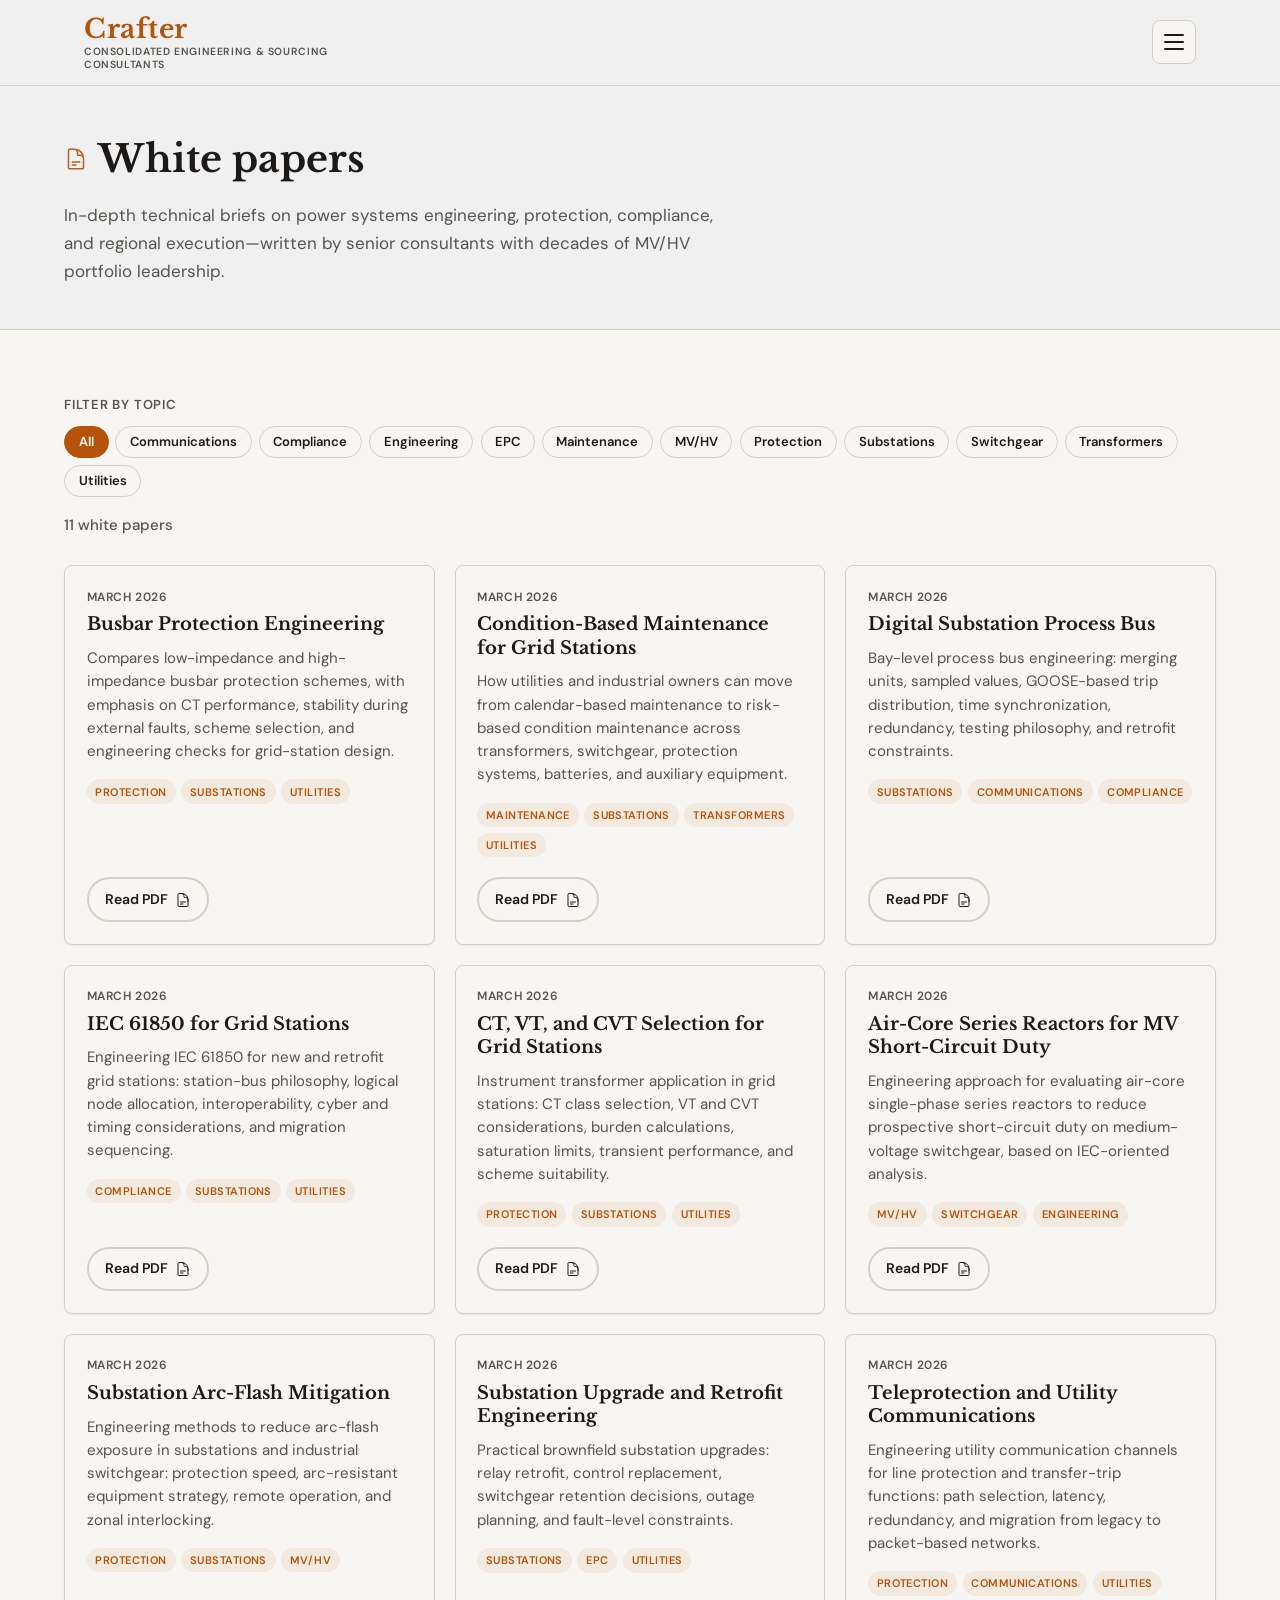
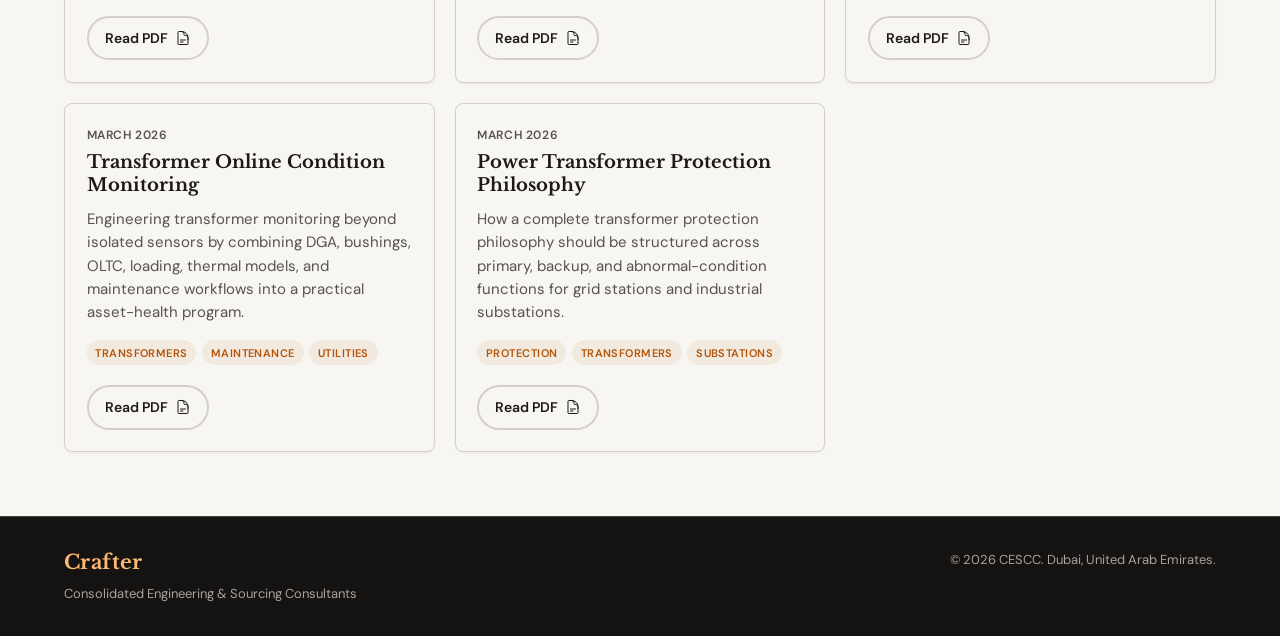
==== whitepapers.html @ eaccf74b "Convert white papers to PDF and use hamburger nav on all screen sizes. Co-authored-by: Cursor <curso" ====
<!DOCTYPE html>
<html lang="en">
<head>
  <meta charset="utf-8">
  <meta name="viewport" content="width=device-width, initial-scale=1">
  <title>White Papers | Consolidated Engineering &amp; Sourcing Consultants</title>
  <meta name="description" content="Technical white papers on MV/HV substations, switchgear, protection, compliance, and EPC strategy from CESCC senior consultants in Dubai.">
  <link rel="preconnect" href="https://fonts.googleapis.com">
  <link rel="preconnect" href="https://fonts.gstatic.com" crossorigin>
  <link href="https://fonts.googleapis.com/css2?family=DM+Sans:ital,opsz,wght@0,9..40,400;0,9..40,500;0,9..40,600;0,9..40,700;1,9..40,400&family=Libre+Baskerville:ital,wght@0,400;0,700;1,400&display=swap" rel="stylesheet">
  <link rel="stylesheet" href="styles.css">
</head>
<body>
  <a class="skip-link" href="#main">Skip to content</a>

  <div class="site-top" id="top">
    <div class="site-top-inner">
      <header class="site-header">
        <div class="header-inner">
          <a class="brand" href="index.html" aria-label="Home">
            <span class="brand-mark">Crafter</span>
            <span class="brand-sub">Consolidated Engineering &amp; Sourcing Consultants</span>
          </a>
          <button type="button" class="nav-toggle" aria-expanded="false" aria-controls="site-nav" aria-label="Open menu">
            <span class="nav-toggle-bar" aria-hidden="true"></span>
            <span class="nav-toggle-bar" aria-hidden="true"></span>
            <span class="nav-toggle-bar" aria-hidden="true"></span>
          </button>
        </div>
      </header>
      <nav class="site-nav" id="site-nav" aria-label="Primary">
        <div class="site-nav__backdrop" aria-hidden="true"></div>
        <div class="site-nav__panel">
          <ul>
            <li><a href="index.html#about">About</a></li>
            <li><a href="index.html#services">Services</a></li>
            <li><a href="index.html#expertise">Expertise</a></li>
            <li><a href="index.html#experience">Experience</a></li>
            <li><a href="index.html#highlights">Highlights</a></li>
            <li><a href="index.html#industries">Industries</a></li>
            <li><a href="whitepapers.html" class="is-current" aria-current="page">White papers</a></li>
            <li><a href="index.html#contact" class="nav-cta">Contact</a></li>
          </ul>
        </div>
      </nav>
    </div>
  </div>

  <main id="main">
    <section class="page-hero page-hero--whitepapers" aria-labelledby="whitepapers-page-heading">
      <div class="container page-hero__inner reveal">
        <div class="section-heading">
          <span class="section-icon" aria-hidden="true">
            <svg class="section-icon__svg" focusable="false"><use href="#i-document"/></svg>
          </span>
          <h1 id="whitepapers-page-heading">White papers</h1>
        </div>
        <p class="page-hero__lead">In-depth technical briefs on power systems engineering, protection, compliance, and regional execution&mdash;written by senior consultants with decades of MV/HV portfolio leadership.</p>
      </div>
    </section>

    <section class="section section--light section-whitepapers-list" aria-labelledby="whitepapers-list-heading">
      <div class="container">
        <div class="whitepapers-toolbar reveal">
          <div class="whitepapers-toolbar__filters">
            <h2 id="whitepapers-list-heading" class="visually-hidden">Filter white papers by topic</h2>
            <p class="whitepapers-toolbar__label" id="whitepapers-filter-label">Filter by topic</p>
            <div class="tag-filters" id="whitepapers-filters" role="group" aria-labelledby="whitepapers-filter-label"></div>
          </div>
          <p class="whitepapers-toolbar__count" id="whitepapers-count" aria-live="polite"></p>
        </div>

        <div class="whitepapers-grid reveal-stagger" id="whitepapers-grid" aria-labelledby="whitepapers-list-heading"></div>

        <p class="whitepapers-empty" id="whitepapers-empty" hidden>No white papers match this topic. Try another filter or view all.</p>
      </div>
    </section>
  </main>

  <footer class="site-footer">
    <div class="container footer-inner">
      <div class="footer-brand">
        <span class="brand-mark brand-mark--sm">Crafter</span>
        <p>Consolidated Engineering &amp; Sourcing Consultants</p>
      </div>
      <p class="footer-meta">&copy; <span id="year"></span> CESCC. Dubai, United Arab Emirates.</p>
    </div>
  </footer>

  <svg class="svg-sprite" xmlns="http://www.w3.org/2000/svg" aria-hidden="true">
    <defs>
      <symbol id="i-document" viewBox="0 0 24 24" fill="none" stroke="currentColor" stroke-width="1.5" stroke-linecap="round" stroke-linejoin="round">
        <path d="M19.5 14.25v-2.625a3.375 3.375 0 0 0-3.375-3.375h-1.5A1.125 1.125 0 0 1 13.5 7.125v-1.5a3.375 3.375 0 0 0-3.375-3.375H8.25m0 12.75h7.5m-7.5 3H12M10.5 2.25H5.625c-.621 0-1.125.504-1.125 1.125v17.25c0 .621.504 1.125 1.125 1.125h12.75c.621 0 1.125-.504 1.125-1.125V11.25a9 9 0 0 0-9-9Z"/>
      </symbol>
      <symbol id="i-bolt" viewBox="0 0 24 24" fill="none" stroke="currentColor" stroke-width="1.5" stroke-linecap="round" stroke-linejoin="round">
        <path d="M3.75 13.5 10.5 6.75 9.75 10.5h8.25L9.75 21.75 12 13.5H3.75z"/>
      </symbol>
    </defs>
  </svg>
  <script src="main.js"></script>
  <script src="whitepapers.js"></script>
</body>
</html>
---- styles.css ----
/* CESCC / Crafter - one-page layout */
:root {
  --color-bg: #ebe8e1;
  /* Pulled from hero artwork (PHOTO-2026-02-22-21-52-08) so the image sits on the same field */
  --color-hero-bg: #f0f0f0;
  --color-surface: #f7f6f2;
  --color-text: #1c1917;
  --color-text-muted: #57534e;
  --color-accent: #b45309;
  --color-accent-hover: #92400e;
  --color-link: #1d4ed8;
  --color-link-hover: #1e3a8a;
  --color-border: #d4d0c8;
  --color-dark-bg: #1c1b19;
  --color-dark-elevated: #252420;
  --color-dark-text: #f5f4f1;
  --color-dark-muted: #c4c0b8;
  --color-dark-link: #93c5fd;
  --color-dark-link-hover: #bfdbfe;
  --font-sans: "DM Sans", system-ui, -apple-system, sans-serif;
  --font-serif: "Libre Baskerville", Georgia, "Times New Roman", serif;
  --radius: 8px;
  --shadow: 0 1px 2px rgba(28, 25, 23, 0.06);
  --shadow-sm: 0 1px 2px rgba(28, 25, 23, 0.06);
  --shadow-md: 0 4px 14px rgba(28, 25, 23, 0.08);
  --shadow-lg: 0 10px 28px rgba(28, 25, 23, 0.1);
  --ease-out-soft: cubic-bezier(0.22, 1, 0.36, 1);
  --ease-standard: cubic-bezier(0.4, 0, 0.2, 1);
  --transition-fast: 0.2s var(--ease-standard);
  --transition-medium: 0.28s var(--ease-out-soft);
  --header-h: 4.25rem;
  --max: 72rem;
  /* Tighter on very narrow viewports so grids are not wider than 100% */
  --page-pad: clamp(0.65rem, 4.2vw, 1.25rem);
}

*,
*::before,
*::after {
  box-sizing: border-box;
}

html {
  scroll-behavior: smooth;
  scroll-padding-top: calc(var(--header-h) + 0.75rem);
  overflow-x: clip;
}

@media (prefers-reduced-motion: reduce) {
  html {
    scroll-behavior: auto;
  }
}

/* Scroll-triggered reveal (toggled by main.js; disabled when reduced motion) */
.reveal {
  opacity: 0;
  transform: translate3d(0, 0.5rem, 0);
}

.reveal.is-visible {
  opacity: 1;
  transform: translate3d(0, 0, 0);
  transition: opacity 0.55s var(--ease-out-soft), transform 0.5s var(--ease-out-soft);
}

.reveal-stagger > li {
  opacity: 0;
  transform: translate3d(0, 0.35rem, 0);
}

.reveal-stagger.is-visible > li {
  opacity: 1;
  transform: translate3d(0, 0, 0);
  transition: opacity 0.42s var(--ease-out-soft), transform 0.4s var(--ease-out-soft);
}

.reveal-stagger.is-visible > li:nth-child(1) {
  transition-delay: 0.03s;
}

.reveal-stagger.is-visible > li:nth-child(2) {
  transition-delay: 0.07s;
}

.reveal-stagger.is-visible > li:nth-child(3) {
  transition-delay: 0.11s;
}

.reveal-stagger.is-visible > li:nth-child(4) {
  transition-delay: 0.15s;
}

.reveal-stagger.is-visible > li:nth-child(5) {
  transition-delay: 0.19s;
}

.reveal-stagger.is-visible > li:nth-child(6) {
  transition-delay: 0.23s;
}

.reveal-stagger.is-visible > li:nth-child(7) {
  transition-delay: 0.27s;
}

.reveal-stagger.is-visible > li:nth-child(8) {
  transition-delay: 0.31s;
}

@media (prefers-reduced-motion: reduce) {
  .reveal,
  .reveal.is-visible,
  .reveal-stagger > li,
  .reveal-stagger.is-visible > li {
    opacity: 1;
    transform: none;
    transition: none;
  }

  .btn:hover,
  .service-card:hover,
  .experience-panel:hover,
  .experience-org-card:hover,
  .contact-form-wrap:hover,
  .principal-card:hover,
  .industry-tags li:hover,
  .section-highlights .highlight-chips li:hover {
    transform: none;
  }
}

body {
  margin: 0;
  font-family: var(--font-sans);
  font-size: 1.0625rem;
  line-height: 1.65;
  color: var(--color-text);
  background: var(--color-bg);
  overflow-x: clip;
}

.svg-sprite {
  position: absolute;
  width: 0;
  height: 0;
  overflow: hidden;
}

main {
  min-width: 0;
}

@supports not (overflow: clip) {
  html,
  body {
    overflow-x: hidden;
  }
}

img {
  max-width: 100%;
  height: auto;
  vertical-align: middle;
}

a {
  color: var(--color-link);
  text-decoration-thickness: 1px;
  text-underline-offset: 0.15em;
}

a:hover {
  color: var(--color-link-hover);
}

.skip-link {
  position: absolute;
  top: -100%;
  left: 1rem;
  z-index: 200;
  padding: 0.75rem 1rem;
  background: var(--color-text);
  color: var(--color-surface);
  border-radius: var(--radius);
  font-weight: 600;
}

.skip-link:focus {
  top: 1rem;
}

/* Header: nav is a sibling of .site-header inside .site-top-inner so mobile position:fixed
   is viewport-based (fixed inside sticky breaks on WebKit when scrolled). */
.site-top {
  position: relative;
}

.site-top-inner {
  display: contents;
  width: 100%;
}

.site-header {
  position: sticky;
  top: 0;
  z-index: 100;
  background: rgba(240, 240, 240, 0.98);
  border-bottom: 1px solid var(--color-border);
}

.header-inner {
  max-width: var(--max);
  width: 100%;
  margin: 0 auto;
  padding: 0.85rem var(--page-pad);
  display: flex;
  align-items: center;
  justify-content: space-between;
  gap: 1rem;
  min-height: var(--header-h);
  min-width: 0;
}

.brand {
  display: flex;
  flex-direction: column;
  gap: 0.15rem;
  text-decoration: none;
  color: inherit;
  min-width: 0;
}

.brand:hover {
  color: inherit;
}

.brand-mark {
  font-family: var(--font-serif);
  font-size: clamp(1.35rem, 3vw, 1.65rem);
  font-weight: 700;
  color: var(--color-accent);
  letter-spacing: 0.02em;
  line-height: 1.1;
}

.brand-mark--sm {
  font-size: 1.25rem;
}

.brand-sub {
  font-size: 0.65rem;
  font-weight: 600;
  text-transform: uppercase;
  letter-spacing: 0.06em;
  color: var(--color-text-muted);
  line-height: 1.25;
  max-width: min(16rem, 100%);
}

.nav-toggle {
  display: flex;
  flex-direction: column;
  justify-content: center;
  gap: 5px;
  width: 2.75rem;
  height: 2.75rem;
  padding: 0;
  border: 1px solid var(--color-border);
  border-radius: var(--radius);
  background: var(--color-surface);
  cursor: pointer;
}

.nav-toggle-bar {
  display: block;
  width: 1.25rem;
  height: 2px;
  margin: 0 auto;
  background: var(--color-text);
  border-radius: 1px;
}

.site-nav ul {
  list-style: none;
  margin: 0;
  padding: 0;
  display: flex;
}

.site-nav a {
  color: var(--color-text);
  text-decoration: none;
  font-weight: 500;
  font-size: 0.9375rem;
}

.site-nav a:hover {
  color: var(--color-accent);
}

.site-nav a.is-current {
  color: var(--color-accent);
  font-weight: 600;
}

.site-nav .nav-cta {
  padding: 0.45rem 0.9rem;
  background: var(--color-accent);
  color: #fff !important;
  border-radius: 999px;
  text-decoration: none;
}

.site-nav .nav-cta:hover {
  background: var(--color-accent-hover);
  color: #fff !important;
}

/* Overlay nav (all breakpoints) */
.site-nav {
  position: fixed;
  inset: 0;
  z-index: 90;
  pointer-events: none;
  visibility: hidden;
  transition: visibility 0.2s ease;
}

.site-nav.is-open {
  pointer-events: auto;
  visibility: visible;
}

.site-nav__backdrop {
  position: absolute;
  inset: 0;
  background: rgba(12, 12, 16, 0.48);
  opacity: 0;
  transition: opacity 0.22s ease;
}

.site-nav.is-open .site-nav__backdrop {
  opacity: 1;
}

.site-nav__panel {
  position: absolute;
  left: 0;
  right: 0;
  top: calc(var(--header-h) + env(safe-area-inset-top, 0px));
  max-height: min(85vh, calc(100dvh - var(--header-h) - env(safe-area-inset-top, 0px)));
  overflow-y: auto;
  -webkit-overflow-scrolling: touch;
  padding: 1rem var(--page-pad) 1.25rem;
  background: rgba(252, 250, 246, 0.94);
  -webkit-backdrop-filter: blur(14px);
  backdrop-filter: blur(14px);
  border-bottom: 1px solid var(--color-border);
  box-shadow: 0 16px 48px rgba(0, 0, 0, 0.14);
  transform: translateY(-120%);
  opacity: 0;
  transition: transform 0.22s ease, opacity 0.22s ease;
}

.site-nav.is-open .site-nav__panel {
  transform: translateY(0);
  opacity: 1;
}

.site-nav ul {
  flex-direction: column;
  align-items: stretch;
  gap: 0;
}

.site-nav li {
  border-bottom: 1px solid var(--color-border);
}

.site-nav li:last-child {
  border-bottom: 0;
  margin-top: 0.5rem;
}

.site-nav a {
  display: block;
  padding: 0.75rem 0;
}

.site-nav .nav-cta {
  padding: 0.75rem 0.9rem;
  text-align: center;
}

.site-nav a.is-current:not(.nav-cta) {
  color: var(--color-accent);
}

@media (min-width: 769px) {
  .site-nav__panel {
    left: 50%;
    right: auto;
    width: min(24rem, calc(100% - 2 * var(--page-pad)));
    transform: translate(-50%, -120%);
    border-radius: 0 0 var(--radius) var(--radius);
  }

  .site-nav.is-open .site-nav__panel {
    transform: translate(-50%, 0);
  }
}

/* Hero: two columns, thin rule between copy and image (no card wrapper) */
.hero {
  padding: calc(clamp(2.25rem, 5vw, 3.75rem) + env(safe-area-inset-top, 0px)) var(--page-pad) clamp(2.75rem, 4vw, 3.75rem);
  background: var(--color-hero-bg);
  border-bottom: 1px solid var(--color-border);
}

.hero-split {
  max-width: var(--max);
  width: 100%;
  margin: 0 auto;
  display: grid;
  grid-template-columns: minmax(0, 1.25fr) minmax(0, 0.75fr);
  column-gap: 0;
  align-items: start;
  min-width: 0;
}

.hero-content {
  min-width: 0;
  padding-top: 0.25rem;
  padding-right: clamp(1.25rem, 3vw, 2.25rem);
  background: var(--color-hero-bg);
}

/*
 * Hero art: frame uses same --color-hero-bg as the JPEG margins, then cover + light zoom
 * so inner poster ?card? edges fall outside the clip?reads as one field, not a box on grey.
 */
.hero-visual {
  min-width: 0;
  width: 100%;
  background: var(--color-hero-bg);
  border-radius: 0;
  box-shadow: none;
  display: flex;
  justify-content: center;
  align-items: flex-start;
}

@media (min-width: 901px) {
  .hero-visual {
    border-left: 1px solid var(--color-border);
    padding-left: clamp(1.5rem, 3vw, 2.5rem);
  }
}

@media (max-width: 900px) {
  .hero-visual {
    margin-top: 1.5rem;
    padding-top: 1.5rem;
    border-top: 1px solid var(--color-border);
  }
}

.hero-art-frame {
  position: relative;
  width: 80%;
  max-width: 100%;
  margin-inline: auto;
  overflow: hidden;
  background: var(--color-hero-bg);
  aspect-ratio: 2 / 3;
  max-height: min(72vh, 38rem);
}

.hero-art-frame img {
  position: absolute;
  inset: 0;
  display: block;
  width: 100%;
  height: 100%;
  object-fit: cover;
  object-position: 50% 34%;
  transform: scale(1.07);
  transform-origin: 50% 34%;
  border-radius: 0;
  box-shadow: none;
}

@media (max-width: 900px) {
  .hero-split {
    grid-template-columns: 1fr;
    row-gap: 0;
    column-gap: 0;
  }

  .hero-content {
    padding-right: 0;
  }

  .hero-visual {
    border-left: none;
    padding-left: 0;
  }

  .hero-art-frame {
    width: 80%;
    max-height: min(64vh, 32rem);
  }

  .hero-art-frame img {
    object-position: 50% 32%;
    transform: scale(1.06);
    transform-origin: 50% 32%;
  }
}

.hero-eyebrow {
  margin: 0 0 0.75rem;
  font-size: 0.8125rem;
  font-weight: 600;
  text-transform: uppercase;
  letter-spacing: 0.08em;
  color: var(--color-text-muted);
  max-width: 100%;
  overflow-wrap: break-word;
  word-break: break-word;
}

.hero-title-row {
  display: flex;
  align-items: center;
  gap: 0.65rem;
  margin: 0 0 1rem;
  min-width: 0;
}

.hero-title-row .section-icon {
  transform: translateY(0.08em);
}

.hero-title {
  margin: 0;
  font-family: var(--font-serif);
  /* Floor must fit narrow phones; long words wrap via overflow-wrap */
  font-size: clamp(1.28rem, 2.85vw + 0.85rem, 2.75rem);
  font-weight: 700;
  line-height: 1.18;
  color: var(--color-text);
  flex: 1;
  min-width: 0;
  max-width: 100%;
  overflow-wrap: break-word;
  word-break: break-word;
  hyphens: auto;
}

.hero-lead {
  margin: 0 0 1.75rem;
  color: var(--color-text-muted);
  font-size: 1.05rem;
}

.hero-lead strong {
  color: var(--color-text);
  font-weight: 600;
}

.hero-actions {
  display: flex;
  flex-wrap: wrap;
  gap: 0.75rem;
}

/* Narrow / mobile: readable type + icon above headings (desktop stays inline) */
@media (max-width: 639px) {
  .hero-title-row {
    flex-direction: column;
    align-items: flex-start;
    gap: 0.4rem;
  }

  .hero-title-row .section-icon {
    transform: none;
  }

  .section-heading {
    flex-direction: column;
    align-items: flex-start;
    gap: 0.4rem;
  }

  .section-heading .section-icon {
    transform: none;
  }

  .hero-lead {
    font-size: 1rem;
  }

  .hero-actions {
    flex-direction: column;
    align-items: stretch;
  }

  .hero-actions .btn {
    width: 100%;
    justify-content: center;
  }
}

@media (max-width: 380px) {
  .hero-eyebrow {
    font-size: 0.7rem;
    letter-spacing: 0.055em;
  }

  .hero-lead {
    font-size: 0.97rem;
  }
}

/* Buttons */
.btn {
  display: inline-flex;
  align-items: center;
  justify-content: center;
  padding: 0.7rem 1.35rem;
  font-family: inherit;
  font-size: 0.9375rem;
  font-weight: 600;
  border-radius: 999px;
  border: 2px solid transparent;
  cursor: pointer;
  text-decoration: none;
  transition: background var(--transition-fast), color var(--transition-fast), border-color var(--transition-fast), transform var(--transition-fast), box-shadow var(--transition-fast);
}

.btn:focus-visible {
  outline: 2px solid var(--color-accent);
  outline-offset: 3px;
}

.btn:hover {
  transform: scale(1.02);
  box-shadow: var(--shadow-md);
}

.btn-primary {
  background: var(--color-accent);
  color: #fff;
  border-color: var(--color-accent);
}

.btn-primary:hover {
  background: var(--color-accent-hover);
  border-color: var(--color-accent-hover);
  color: #fff;
}

.btn-ghost {
  background: transparent;
  color: var(--color-text);
  border-color: var(--color-border);
}

.btn-ghost:hover {
  border-color: var(--color-text-muted);
  color: var(--color-text);
}

.btn-block {
  width: 100%;
}

.btn-whatsapp {
  margin-top: 0.5rem;
  background: #128c7e;
  color: #fff !important;
  border-color: #128c7e;
  text-decoration: none;
}

.btn-whatsapp:hover {
  background: #0d6b60;
  border-color: #0d6b60;
  color: #fff !important;
}

/* Sections */
.section {
  padding: clamp(3rem, 6vw, 4rem) var(--page-pad);
  min-width: 0;
}

.section--light {
  background: var(--color-surface);
  color: var(--color-text);
}

.section--dark {
  background: var(--color-dark-bg);
  color: var(--color-dark-text);
}

.section--dark h2 {
  color: var(--color-dark-text);
}

.section--dark .section-intro,
.section--dark .lead {
  color: #d6d3cd;
}

.section--dark p {
  color: var(--color-dark-muted);
}

.section--dark .lead strong,
.section--dark p strong {
  color: var(--color-dark-text);
  font-weight: 600;
}

.section--dark a {
  color: var(--color-dark-link);
}

.section--dark a:hover {
  color: var(--color-dark-link-hover);
}

.section--dark .principal-card {
  background: rgba(255, 255, 255, 0.05);
  border-left-color: #ea580c;
}

.section--dark .principal-role {
  color: var(--color-dark-muted);
}

.section--dark .h3-quiet {
  color: #a8a29e;
}

.section--dark .industry-tags li {
  background: rgba(255, 255, 255, 0.06);
  border-color: rgba(255, 255, 255, 0.14);
  color: #f5f4f1;
}

.section--dark .regions {
  border-top-color: #ea580c;
}

.section--dark .regions p {
  color: #fdba74;
}

.container {
  max-width: var(--max);
  width: 100%;
  margin: 0 auto;
  min-width: 0;
}

.container.narrow {
  max-width: 44rem;
}

.section h2 {
  margin: 0 0 1.25rem;
  font-family: var(--font-serif);
  font-size: clamp(1.28rem, 1.85vw + 0.75rem, 2rem);
  font-weight: 700;
  max-width: 100%;
  overflow-wrap: break-word;
  word-break: break-word;
  hyphens: auto;
}

/* h2 inside .section-heading: margin 0; spacing on .section-heading for correct flex cross-axis centering */
.section-head .section-heading h2,
.section-heading h2 {
  margin: 0;
}

.section-head {
  margin-bottom: 2rem;
}

.section-heading {
  display: flex;
  align-items: center;
  gap: 0.65rem;
  margin-bottom: 1.25rem;
  min-width: 0;
}

.section-head > .section-heading:last-child {
  margin-bottom: 0;
}

.section-heading .section-icon {
  flex-shrink: 0;
}

.section-icon {
  display: inline-flex;
  color: var(--color-accent);
  opacity: 0.92;
}

.section-icon__svg {
  display: block;
  width: 1.5rem;
  height: 1.5rem;
}

.section--dark .section-icon {
  color: #fdba74;
  opacity: 0.95;
}

.section-highlights .section-icon {
  color: #93c5fd;
}

.section-head .section-heading + .section-intro,
.section-heading + .section-intro {
  margin-top: 0;
}

.section-intro {
  margin: 0;
  color: var(--color-text-muted);
}

/* Services: tall photo + 2x2 cards (desktop) */
@media (min-width: 901px) {
  .services-bento {
    display: grid;
    grid-template-columns: minmax(0, 0.44fr) minmax(0, 1fr);
    grid-template-rows: auto auto;
    gap: clamp(1rem, 2.2vw, 1.65rem);
    align-items: stretch;
  }

  .services-bento__photo {
    grid-column: 1;
    grid-row: 1 / span 2;
    margin: 0;
    display: flex;
    flex-direction: column;
    min-height: 0;
    overflow: hidden;
    background: var(--color-border);
  }

  .services-bento__photo img {
    flex: 1;
    width: 100%;
    height: 100%;
    min-height: 22rem;
    max-height: none;
    object-fit: cover;
    object-position: 50% 70%;
  }

  .services-bento .services-bento__grid {
    grid-column: 2;
    grid-row: 1 / span 2;
    display: grid;
    grid-template-columns: 1fr 1fr;
    grid-template-rows: auto auto;
    gap: 1.25rem;
  }
}

@media (max-width: 900px) {
  .services-bento {
    display: flex;
    flex-direction: column;
    gap: 1.25rem;
  }

  .services-bento__photo {
    margin: 0;
    overflow: hidden;
    background: var(--color-border);
    aspect-ratio: 16 / 10;
    max-height: 15rem;
  }

  .services-bento__photo img {
    width: 100%;
    height: 100%;
    object-fit: cover;
    object-position: 50% 72%;
  }
}

/* Expertise: full-width accordions only (no side image) */
.expertise-accordion-stack {
  display: flex;
  flex-direction: column;
  gap: 0.5rem;
  width: 100%;
  min-width: 0;
}

.lead {
  font-size: 1.125rem;
  color: var(--color-text);
}

.principal-card {
  margin-top: 2rem;
  padding: 1.25rem 1.5rem;
  background: rgba(0, 0, 0, 0.04);
  border-left: 3px solid var(--color-accent);
  border-radius: 0;
  transition: box-shadow var(--transition-fast), transform var(--transition-medium);
}

.principal-card:hover {
  box-shadow: var(--shadow-md);
  transform: translateY(-1px);
}

.section--light .principal-card {
  background: var(--color-bg);
}

.principal-role {
  margin: 0.35rem 0 0;
  font-size: 0.9375rem;
  color: var(--color-text-muted);
}

/* Service grid */
.service-grid {
  list-style: none;
  margin: 0;
  padding: 0;
  display: grid;
  grid-template-columns: repeat(auto-fit, minmax(min(100%, 15rem), 1fr));
  gap: 1.25rem;
}

.service-card {
  margin: 0;
  padding: 1.5rem;
  min-width: 0;
  background: var(--color-bg);
  border: 1px solid var(--color-border);
  border-radius: 0;
  box-shadow: none;
  transition: border-color var(--transition-fast), box-shadow var(--transition-fast), transform var(--transition-medium);
}

.service-card:hover {
  border-color: #a8a29e;
  box-shadow: var(--shadow-md);
  transform: translateY(-2px);
}

.service-card h3 {
  margin: 0 0 0.65rem;
  font-size: 1.0625rem;
  font-weight: 700;
  overflow-wrap: break-word;
  word-break: break-word;
}

.service-card p {
  margin: 0;
  font-size: 0.9375rem;
  color: var(--color-text-muted);
  overflow-wrap: break-word;
}

/* Expertise accordions */
.expertise-accordion {
  border: 1px solid rgba(255, 255, 255, 0.14);
  background: rgba(255, 255, 255, 0.04);
  min-width: 0;
  transition: border-color var(--transition-fast), background var(--transition-fast), box-shadow var(--transition-fast);
}

.expertise-accordion:hover {
  border-color: rgba(255, 255, 255, 0.22);
  background: rgba(255, 255, 255, 0.06);
  box-shadow: 0 4px 20px rgba(0, 0, 0, 0.2);
}

.expertise-accordion__summary {
  list-style: none;
  margin: 0;
  padding: 0.9rem 2.65rem 0.9rem 1.05rem;
  font-family: inherit;
  font-size: 1rem;
  font-weight: 700;
  line-height: 1.35;
  color: #fdba74;
  cursor: pointer;
  position: relative;
  user-select: none;
  overflow-wrap: break-word;
  word-break: break-word;
  hyphens: auto;
}

.expertise-accordion__summary::-webkit-details-marker {
  display: none;
}

.expertise-accordion__summary::marker {
  content: "";
}

.expertise-accordion__summary::after {
  content: "";
  position: absolute;
  right: 1.05rem;
  top: 50%;
  width: 0.45rem;
  height: 0.45rem;
  margin-top: -0.2rem;
  border-right: 2px solid #fdba74;
  border-bottom: 2px solid #fdba74;
  transform: rotate(45deg);
  transition: transform var(--transition-fast);
}

.expertise-accordion[open] .expertise-accordion__summary::after {
  transform: rotate(-135deg);
  margin-top: 0.1rem;
}

.expertise-accordion__summary:hover {
  color: #fed7aa;
}

.expertise-accordion__summary:focus-visible {
  outline: 2px solid #fdba74;
  outline-offset: 2px;
}

.expertise-accordion__body {
  padding: 0 1.05rem 1rem;
  border-top: 1px solid rgba(255, 255, 255, 0.08);
}

.expertise-accordion__body ul {
  margin: 0.65rem 0 0;
  padding-left: 1.15rem;
  color: #d6d3cd;
  font-size: 0.9375rem;
}

.expertise-accordion__body li {
  margin-bottom: 0.45rem;
}

@media (prefers-reduced-motion: reduce) {
  .expertise-accordion__summary::after {
    transition: none;
  }
}

/* Experience: organizations (logos + marks) + impact + highlights */
.experience-showcase {
  display: grid;
  grid-template-columns: minmax(0, 1.15fr) minmax(0, 0.95fr);
  gap: clamp(1.15rem, 2.5vw, 2rem);
  align-items: start;
  min-width: 0;
}

.experience-panel {
  margin: 0;
  padding: 1.25rem 1.35rem 1.4rem;
  background: var(--color-bg);
  border: 1px solid var(--color-border);
  border-top: 3px solid var(--color-accent);
  box-shadow: var(--shadow);
  min-width: 0;
  transition: border-color var(--transition-fast), box-shadow var(--transition-fast), transform var(--transition-medium);
}

.experience-panel:hover {
  border-color: #a8a29e;
  box-shadow: var(--shadow-md);
  transform: translateY(-2px);
}

.experience-panel__eyebrow {
  margin: 0 0 0.3rem;
  font-size: 0.6875rem;
  font-weight: 700;
  text-transform: uppercase;
  letter-spacing: 0.1em;
  color: var(--color-accent);
}

.experience-panel__title {
  margin: 0 0 0.85rem;
  font-family: var(--font-serif);
  font-size: clamp(1.08rem, 1.6vw + 0.55rem, 1.45rem);
  font-weight: 700;
  color: var(--color-text);
  line-height: 1.22;
  max-width: 100%;
  overflow-wrap: break-word;
  word-break: break-word;
}

.experience-panel__list {
  margin: 0;
  padding: 0;
  list-style: none;
  font-size: 0.9375rem;
  color: var(--color-text-muted);
  line-height: 1.55;
}

.experience-panel__list li {
  position: relative;
  padding-left: 1rem;
  margin-bottom: 0.5rem;
}

.experience-panel__list li:last-child {
  margin-bottom: 0;
}

.experience-panel__list li::before {
  content: "";
  position: absolute;
  left: 0;
  top: 0.55em;
  width: 4px;
  height: 4px;
  background: var(--color-accent);
  border-radius: 1px;
}

.experience-org-grid {
  list-style: none;
  margin: 0;
  padding: 0;
  display: grid;
  grid-template-columns: 1fr;
  gap: 0.65rem;
}

.experience-org-card {
  margin: 0;
  display: flex;
  align-items: center;
  gap: 0.9rem;
  padding: 0.65rem 0.75rem;
  background: rgba(28, 25, 23, 0.03);
  border: 1px solid var(--color-border);
  min-width: 0;
  transition: border-color var(--transition-fast), box-shadow var(--transition-fast), transform var(--transition-medium);
}

.experience-org-card:hover {
  border-color: #a8a29e;
  box-shadow: var(--shadow-sm);
  transform: translateY(-1px);
}

.experience-org-card__media {
  flex-shrink: 0;
  width: 4.75rem;
  display: flex;
  align-items: center;
  justify-content: center;
}

.experience-org-card__media picture {
  display: flex;
  align-items: center;
  justify-content: center;
}

.experience-org-card__logo-stack {
  display: flex;
  flex-direction: column;
  align-items: center;
  gap: 0.35rem;
}

/* Monochrome treatment for all organization marks (SVG + raster) */
.experience-org-card__media img {
  filter: grayscale(1);
}

.experience-org-card__logo {
  display: block;
  width: auto;
  object-fit: contain;
}

.experience-org-card__logo-stack .experience-org-card__logo {
  height: 1.35rem;
  max-width: 2.75rem;
}

.experience-org-card__logo--asset {
  max-height: 2.1rem;
  max-width: 4.5rem;
}

/* CSL mark is wider (RESA lockup); slightly larger cap */
.experience-org-card__logo--csl {
  max-height: 2.35rem;
  max-width: 5.25rem;
}

.experience-org-card__mark {
  display: flex;
  align-items: center;
  justify-content: center;
  width: 2.5rem;
  height: 2.5rem;
  font-family: var(--font-serif);
  font-size: 1.05rem;
  font-weight: 700;
  color: var(--color-text);
  line-height: 1;
  border: 1px solid var(--color-border);
  background: var(--color-surface);
  box-shadow: var(--shadow);
}

.experience-org-card__mark--sm {
  font-size: 0.55rem;
  letter-spacing: 0.04em;
  font-family: var(--font-sans);
  font-weight: 800;
}

.experience-org-card__name {
  margin: 0;
  font-size: 0.875rem;
  line-height: 1.45;
  color: var(--color-text-muted);
  flex: 1 1 auto;
  min-width: 0;
  max-width: 100%;
  overflow-wrap: break-word;
  word-break: break-word;
  hyphens: auto;
}

@media (max-width: 639px) {
  .experience-org-card {
    flex-direction: column;
    align-items: stretch;
    gap: 0.5rem;
  }

  .experience-org-card__media {
    width: auto;
    align-self: flex-start;
  }

  .experience-org-card__name {
    flex: none;
    width: 100%;
  }
}

@media (min-width: 640px) {
  .experience-org-grid {
    grid-template-columns: repeat(2, minmax(0, 1fr));
  }

  .experience-org-grid .experience-org-card:last-child:nth-child(odd) {
    grid-column: 1 / -1;
  }
}

@media (max-width: 900px) {
  .experience-showcase {
    grid-template-columns: 1fr;
  }
}

/* Performance highlights: photo + cool slate scrim (distinct from warm --color-dark-bg below) */
.section-highlights {
  position: relative;
  overflow: hidden;
  isolation: isolate;
  color: var(--color-dark-text);
  background-color: #0f172a;
  background-image: linear-gradient(
      165deg,
      rgba(30, 58, 95, 0.55) 0%,
      rgba(15, 23, 42, 0.78) 55%,
      rgba(15, 23, 42, 0.85) 100%
    ),
    url("assets/photos/experience-grid.jpg");
  background-size: cover, cover;
  background-position: center, 22% 42%;
  background-repeat: no-repeat;
  background-origin: padding-box;
  background-clip: padding-box;
}

@supports (overflow: clip) {
  .section-highlights {
    overflow: clip;
  }
}

.section-highlights h2 {
  color: var(--color-dark-text);
}

.section-highlights .section-intro {
  color: #cbd5e1;
}

.section-highlights .section-head {
  margin-bottom: 2rem;
}

.section-highlights .highlight-chips li {
  background: rgba(255, 255, 255, 0.96);
  border-color: rgba(255, 255, 255, 0.22);
  color: var(--color-text-muted);
  box-shadow: 0 2px 12px rgba(0, 0, 0, 0.25);
  transition: transform var(--transition-fast), box-shadow var(--transition-fast), border-color var(--transition-fast);
}

.section-highlights .highlight-chips li:hover {
  transform: translateY(-2px);
  box-shadow: 0 6px 18px rgba(0, 0, 0, 0.35);
  border-color: rgba(255, 255, 255, 0.4);
}

.h3-quiet {
  margin: 0 0 1rem;
  font-size: 0.8125rem;
  font-weight: 700;
  text-transform: uppercase;
  letter-spacing: 0.06em;
  color: var(--color-text-muted);
}

.highlight-chips {
  list-style: none;
  margin: 0;
  padding: 0;
  display: flex;
  flex-wrap: wrap;
  gap: 0.75rem;
}

.highlight-chips li {
  margin: 0;
  padding: 0.65rem 1.15rem;
  background: var(--color-bg);
  border: 1px solid var(--color-border);
  border-radius: var(--radius);
  font-size: 0.8125rem;
  color: var(--color-text-muted);
  line-height: 1.55;
  max-width: 100%;
  letter-spacing: 0.01em;
}

/* Industries: stack above prior section so no background seam / bleed */
.section-industries {
  position: relative;
  z-index: 1;
}

/* Industries */
.industry-tags {
  list-style: none;
  margin: 0 0 2.5rem;
  padding: 0;
  display: flex;
  flex-wrap: wrap;
  gap: 0.65rem;
}

.industry-tags li {
  margin: 0;
  padding: 0.55rem 1rem;
  max-width: 100%;
  background: var(--color-surface);
  border: 1px solid var(--color-border);
  border-radius: var(--radius);
  font-size: 0.9375rem;
  font-weight: 500;
  overflow-wrap: break-word;
  transition: border-color var(--transition-fast), background var(--transition-fast), transform var(--transition-fast), box-shadow var(--transition-fast);
}

.section--dark .industry-tags li:hover {
  border-color: rgba(255, 255, 255, 0.22);
  background: rgba(255, 255, 255, 0.08);
  box-shadow: 0 2px 12px rgba(0, 0, 0, 0.25);
  transform: translateY(-1px);
}

.regions {
  padding-top: 1.5rem;
  border-top: 3px solid var(--color-accent);
}

.regions p {
  margin: 0.5rem 0 0;
  color: var(--color-link);
  font-weight: 500;
  font-size: 0.9375rem;
}

/* Contact */
.contact-layout {
  display: grid;
  grid-template-columns: minmax(0, 1fr) minmax(0, 1fr);
  gap: 3rem;
  align-items: start;
  min-width: 0;
}

@media (max-width: 800px) {
  .contact-layout {
    grid-template-columns: 1fr;
  }
}

.contact-copy p {
  color: var(--color-text-muted);
  margin-top: 0;
}

.contact-details {
  list-style: none;
  margin: 1.5rem 0;
  padding: 0;
  font-size: 1rem;
}

.contact-details li {
  margin-bottom: 0.5rem;
}

.contact-details a {
  font-weight: 600;
}

.contact-location {
  color: var(--color-link);
  font-weight: 600;
}

.contact-form-wrap {
  min-width: 0;
  background: var(--color-surface);
  padding: 1.75rem;
  border-radius: 0;
  border: 1px solid var(--color-border);
  box-shadow: none;
  transition: border-color var(--transition-fast), box-shadow var(--transition-fast), transform var(--transition-medium);
}

.contact-form-wrap:hover {
  border-color: #a8a29e;
  box-shadow: var(--shadow-md);
  transform: translateY(-2px);
}

.contact-form .field {
  margin-bottom: 1.1rem;
}

.contact-form label {
  display: block;
  margin-bottom: 0.35rem;
  font-size: 0.875rem;
  font-weight: 600;
}

.optional {
  font-weight: 400;
  color: var(--color-text-muted);
}

.contact-form input,
.contact-form textarea {
  width: 100%;
  padding: 0.65rem 0.85rem;
  font-family: inherit;
  font-size: 1rem;
  border: 1px solid var(--color-border);
  border-radius: 8px;
  background: var(--color-bg);
  transition: border-color var(--transition-fast), box-shadow var(--transition-fast);
}

.contact-form input:hover,
.contact-form textarea:hover {
  border-color: #a8a29e;
}

.contact-form input:focus,
.contact-form textarea:focus {
  outline: 2px solid var(--color-accent);
  outline-offset: 2px;
  border-color: transparent;
  box-shadow: 0 0 0 3px rgba(180, 83, 9, 0.15);
}

.contact-form textarea {
  resize: vertical;
  min-height: 8rem;
}

/* Footer */
.site-footer {
  padding: 2rem var(--page-pad);
  border-top: 1px solid #3f3e3b;
  background: #141312;
  color: #e7e5e4;
}

.footer-inner {
  display: flex;
  flex-wrap: wrap;
  align-items: flex-start;
  justify-content: space-between;
  gap: 1.5rem;
}

.footer-brand p {
  margin: 0.35rem 0 0;
  font-size: 0.8125rem;
  color: #a8a29e;
  max-width: 20rem;
}

.footer-meta {
  margin: 0;
  font-size: 0.8125rem;
  color: #a8a29e;
}

.site-footer .brand-mark {
  color: #fdba74;
}

.site-footer a {
  color: #93c5fd;
}

/* Utilities */
.visually-hidden {
  position: absolute;
  width: 1px;
  height: 1px;
  padding: 0;
  margin: -1px;
  overflow: hidden;
  clip: rect(0, 0, 0, 0);
  white-space: nowrap;
  border: 0;
}

/* White papers */
.page-hero {
  padding: calc(clamp(2.25rem, 5vw, 3.25rem) + env(safe-area-inset-top, 0px)) var(--page-pad) clamp(2rem, 4vw, 2.75rem);
  background: var(--color-hero-bg);
  border-bottom: 1px solid var(--color-border);
}

.page-hero__inner {
  max-width: var(--max);
  margin: 0 auto;
}

.page-hero__lead {
  margin: 1rem 0 0;
  max-width: 42rem;
  font-size: 1.0625rem;
  line-height: 1.65;
  color: var(--color-text-muted);
}

.page-hero--whitepapers .section-heading h1 {
  margin: 0;
  font-family: var(--font-serif);
  font-size: clamp(1.75rem, 4vw, 2.35rem);
  font-weight: 700;
  line-height: 1.15;
}

.section-whitepapers-teaser {
  border-top: 1px solid var(--color-border);
}

.whitepapers-teaser-grid {
  display: grid;
  gap: 1rem;
  margin-bottom: 1.75rem;
}

@media (min-width: 640px) {
  .whitepapers-teaser-grid {
    grid-template-columns: repeat(2, minmax(0, 1fr));
  }
}

@media (min-width: 960px) {
  .whitepapers-teaser-grid {
    grid-template-columns: repeat(3, minmax(0, 1fr));
  }
}

.whitepapers-teaser-cta {
  margin: 0;
  text-align: center;
}

.whitepapers-teaser-empty {
  margin: 0 0 1.5rem;
  color: var(--color-text-muted);
  text-align: center;
}

.whitepapers-toolbar {
  display: flex;
  flex-wrap: wrap;
  align-items: flex-end;
  justify-content: space-between;
  gap: 1rem 1.5rem;
  margin-bottom: 1.75rem;
}

.whitepapers-toolbar__label {
  margin: 0 0 0.65rem;
  font-size: 0.8125rem;
  font-weight: 600;
  text-transform: uppercase;
  letter-spacing: 0.06em;
  color: var(--color-text-muted);
}

.whitepapers-toolbar__count {
  margin: 0;
  font-size: 0.9375rem;
  font-weight: 500;
  color: var(--color-text-muted);
}

.tag-filters {
  display: flex;
  flex-wrap: wrap;
  gap: 0.45rem;
}

.tag-filter {
  padding: 0.4rem 0.85rem;
  font-family: inherit;
  font-size: 0.8125rem;
  font-weight: 600;
  color: var(--color-text);
  background: var(--color-surface);
  border: 1px solid var(--color-border);
  border-radius: 999px;
  cursor: pointer;
  transition: background var(--transition-fast), border-color var(--transition-fast), color var(--transition-fast), transform var(--transition-fast);
}

.tag-filter:hover {
  border-color: var(--color-accent);
  color: var(--color-accent);
}

.tag-filter.is-active {
  background: var(--color-accent);
  border-color: var(--color-accent);
  color: #fff;
}

.tag-filter:focus-visible {
  outline: 2px solid var(--color-accent);
  outline-offset: 2px;
}

.whitepapers-grid {
  display: grid;
  gap: 1.25rem;
}

@media (min-width: 640px) {
  .whitepapers-grid {
    grid-template-columns: repeat(2, minmax(0, 1fr));
  }
}

@media (min-width: 1024px) {
  .whitepapers-grid {
    grid-template-columns: repeat(3, minmax(0, 1fr));
  }
}

.whitepaper-card {
  display: flex;
  flex-direction: column;
  justify-content: space-between;
  gap: 1.25rem;
  min-height: 100%;
  padding: 1.35rem;
  background: var(--color-surface);
  border: 1px solid var(--color-border);
  border-radius: var(--radius);
  box-shadow: var(--shadow-sm);
  transition: border-color var(--transition-fast), box-shadow var(--transition-fast), transform var(--transition-fast);
}

.whitepaper-card:hover {
  border-color: rgba(180, 83, 9, 0.35);
  box-shadow: var(--shadow-md);
  transform: translateY(-2px);
}

.whitepaper-card__date {
  margin: 0 0 0.35rem;
  font-size: 0.75rem;
  font-weight: 600;
  text-transform: uppercase;
  letter-spacing: 0.05em;
  color: var(--color-text-muted);
}

.whitepaper-card__title {
  margin: 0 0 0.65rem;
  font-family: var(--font-serif);
  font-size: 1.125rem;
  font-weight: 700;
  line-height: 1.3;
  color: var(--color-text);
}

.whitepaper-card__summary {
  margin: 0;
  font-size: 0.9375rem;
  line-height: 1.55;
  color: var(--color-text-muted);
}

.whitepaper-card__tags {
  display: flex;
  flex-wrap: wrap;
  gap: 0.35rem;
  margin-top: 1rem;
}

.whitepaper-tag {
  display: inline-block;
  padding: 0.2rem 0.55rem;
  font-size: 0.6875rem;
  font-weight: 600;
  text-transform: uppercase;
  letter-spacing: 0.04em;
  color: var(--color-accent);
  background: rgba(180, 83, 9, 0.08);
  border-radius: 999px;
}

.whitepaper-card__link {
  align-self: flex-start;
  gap: 0.45rem;
  padding: 0.55rem 1rem;
  font-size: 0.875rem;
}

.whitepaper-card__icon {
  width: 1rem;
  height: 1rem;
  flex-shrink: 0;
}

.whitepaper-card--compact .whitepaper-card__summary {
  display: -webkit-box;
  -webkit-line-clamp: 3;
  -webkit-box-orient: vertical;
  overflow: hidden;
}

.whitepapers-empty,
.whitepapers-error {
  margin: 0;
  padding: 2rem 1rem;
  text-align: center;
  color: var(--color-text-muted);
}

@media (prefers-reduced-motion: reduce) {
  .whitepaper-card:hover {
    transform: none;
  }
}
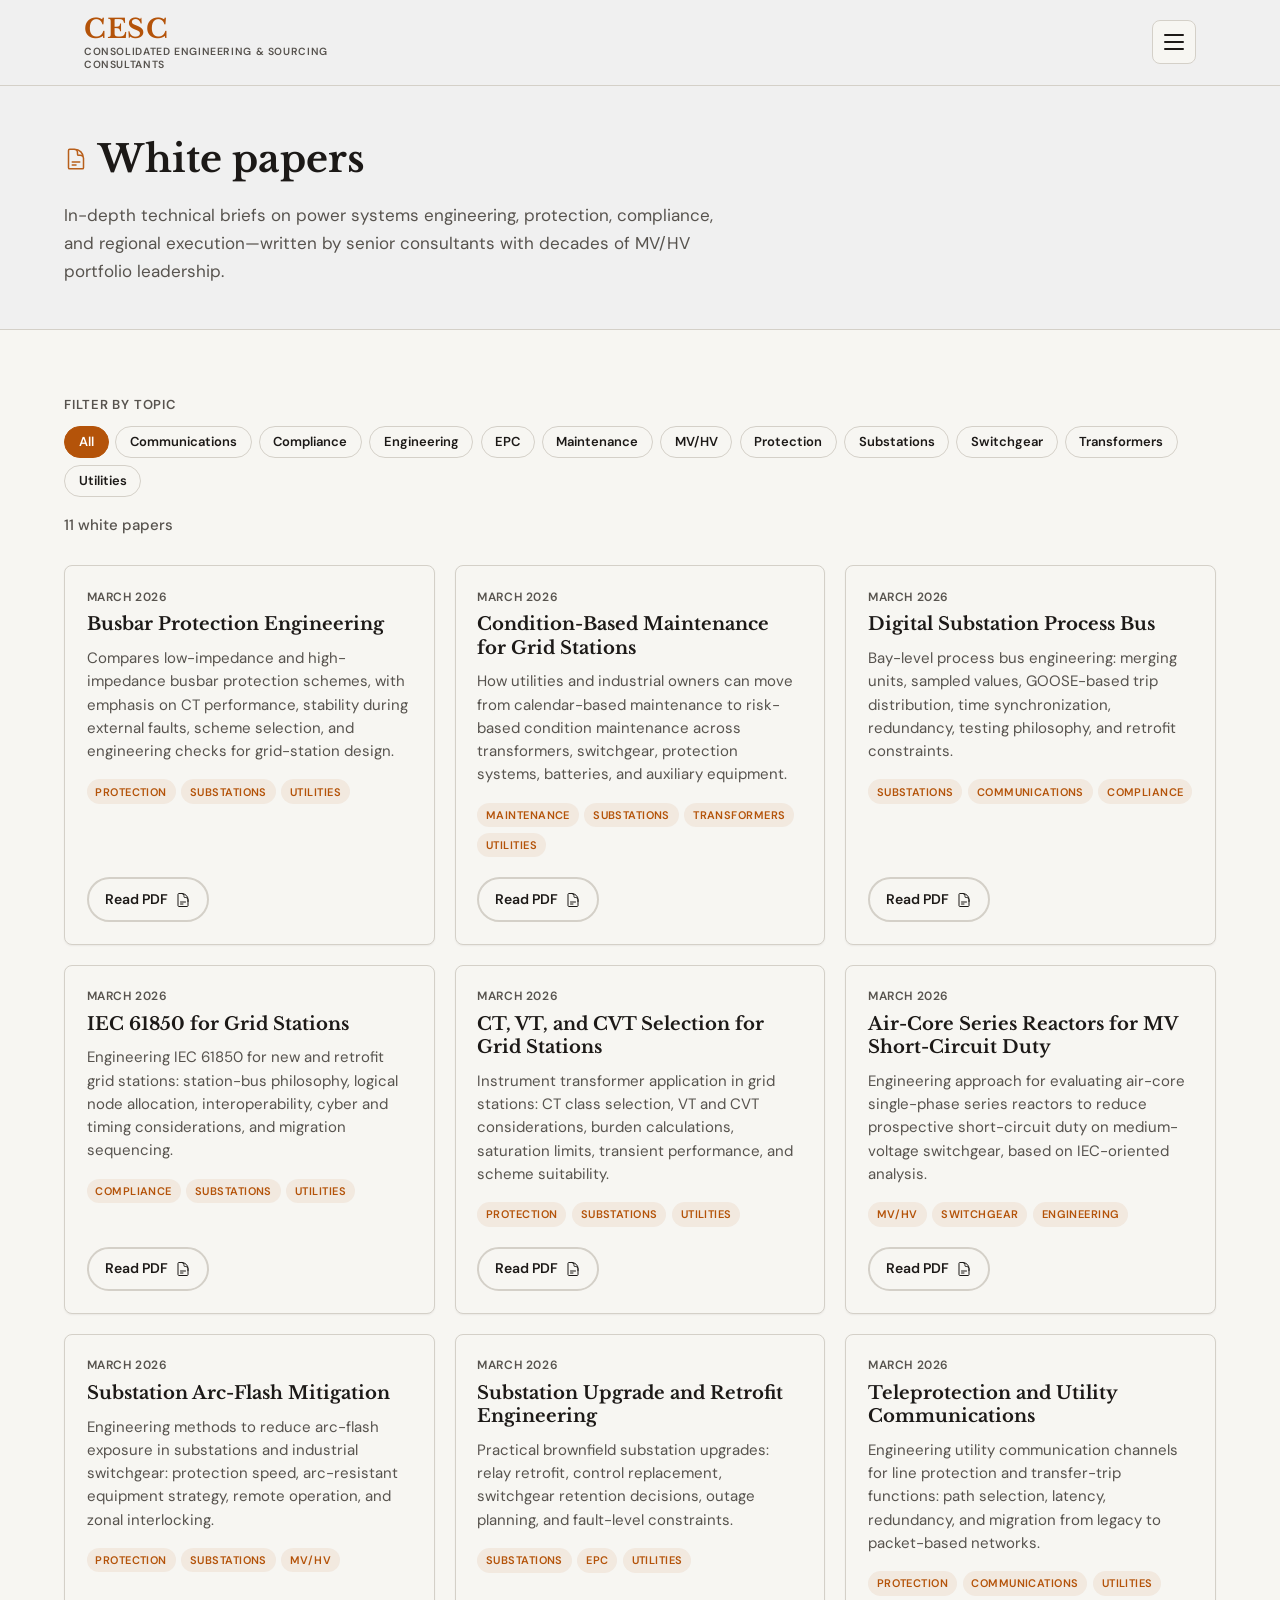
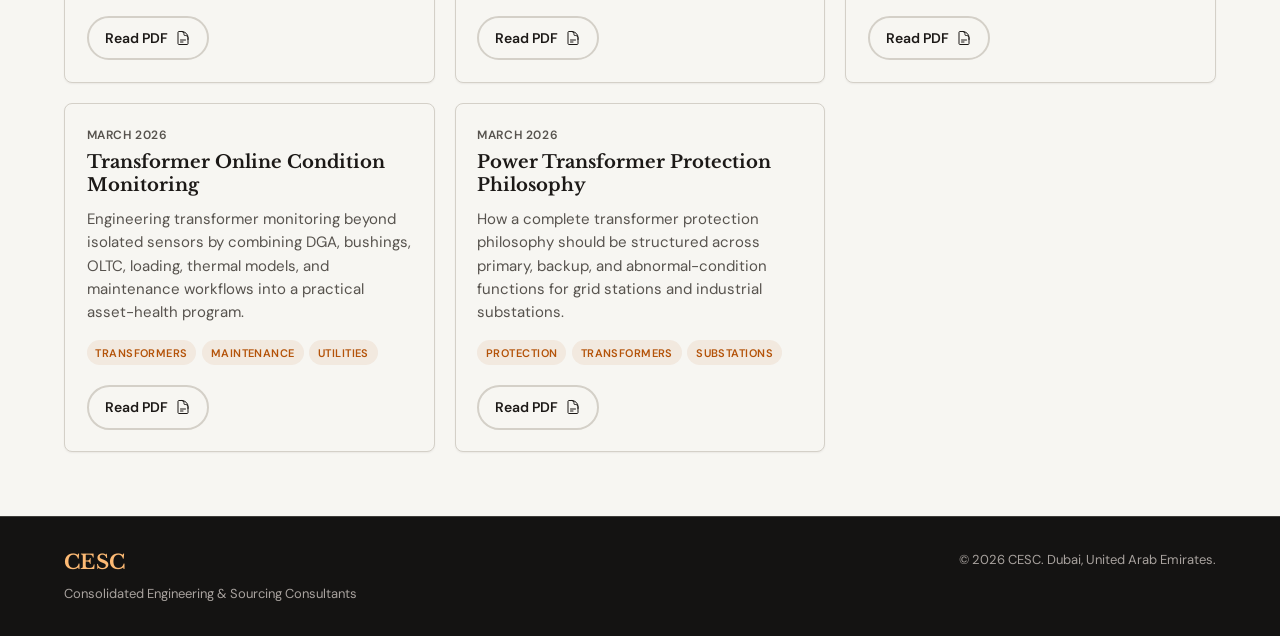
==== commit d4a7048a: "Apply CESC content refresh from customer brief. Replace Crafter/CESCC branding with CESC, rewrite he" ====
--- a/whitepapers.html
+++ b/whitepapers.html
@@ -4,7 +4,7 @@
   <meta charset="utf-8">
   <meta name="viewport" content="width=device-width, initial-scale=1">
   <title>White Papers | Consolidated Engineering &amp; Sourcing Consultants</title>
-  <meta name="description" content="Technical white papers on MV/HV substations, switchgear, protection, compliance, and EPC strategy from CESCC senior consultants in Dubai.">
+  <meta name="description" content="Technical white papers on MV/HV substations, switchgear, protection, compliance, and EPC strategy from CESC senior consultants in Dubai.">
   <link rel="preconnect" href="https://fonts.googleapis.com">
   <link rel="preconnect" href="https://fonts.gstatic.com" crossorigin>
   <link href="https://fonts.googleapis.com/css2?family=DM+Sans:ital,opsz,wght@0,9..40,400;0,9..40,500;0,9..40,600;0,9..40,700;1,9..40,400&family=Libre+Baskerville:ital,wght@0,400;0,700;1,400&display=swap" rel="stylesheet">
@@ -18,7 +18,7 @@
       <header class="site-header">
         <div class="header-inner">
           <a class="brand" href="index.html" aria-label="Home">
-            <span class="brand-mark">Crafter</span>
+            <span class="brand-mark">CESC</span>
             <span class="brand-sub">Consolidated Engineering &amp; Sourcing Consultants</span>
           </a>
           <button type="button" class="nav-toggle" aria-expanded="false" aria-controls="site-nav" aria-label="Open menu">
@@ -33,11 +33,12 @@
         <div class="site-nav__panel">
           <ul>
             <li><a href="index.html#about">About</a></li>
-            <li><a href="index.html#services">Services</a></li>
-            <li><a href="index.html#expertise">Expertise</a></li>
-            <li><a href="index.html#experience">Experience</a></li>
-            <li><a href="index.html#highlights">Highlights</a></li>
-            <li><a href="index.html#industries">Industries</a></li>
+            <li><a href="index.html#services">What we deliver</a></li>
+            <li><a href="index.html#process">How we work</a></li>
+            <li><a href="index.html#projects">Projects</a></li>
+            <li><a href="index.html#standards">Standards</a></li>
+            <li><a href="index.html#leadership">Leadership</a></li>
+            <li><a href="index.html#why">Why CESC</a></li>
             <li><a href="whitepapers.html" class="is-current" aria-current="page">White papers</a></li>
             <li><a href="index.html#contact" class="nav-cta">Contact</a></li>
           </ul>
@@ -80,10 +81,12 @@
   <footer class="site-footer">
     <div class="container footer-inner">
       <div class="footer-brand">
-        <span class="brand-mark brand-mark--sm">Crafter</span>
+        <span class="brand-mark brand-mark--sm">CESC</span>
         <p>Consolidated Engineering &amp; Sourcing Consultants</p>
       </div>
-      <p class="footer-meta">&copy; <span id="year"></span> CESCC. Dubai, United Arab Emirates.</p>
+      <div class="footer-meta-block">
+        <p class="footer-meta">&copy; <span id="year"></span> CESC. Dubai, United Arab Emirates.</p>
+      </div>
     </div>
   </footer>
 
--- a/styles.css
+++ b/styles.css
@@ -1,4 +1,4 @@
-/* CESCC / Crafter - one-page layout */
+/* CESC - one-page layout */
 :root {
   --color-bg: #ebe8e1;
   /* Pulled from hero artwork (PHOTO-2026-02-22-21-52-08) so the image sits on the same field */
@@ -398,15 +398,15 @@
 
 @media (min-width: 769px) {
   .site-nav__panel {
-    left: 50%;
-    right: auto;
-    width: min(24rem, calc(100% - 2 * var(--page-pad)));
-    transform: translate(-50%, -120%);
+    left: auto;
+    right: max(var(--page-pad), calc((100vw - var(--max)) / 2 + var(--page-pad)));
+    width: min(22rem, calc(100vw - 2 * var(--page-pad)));
+    transform: translateY(-120%);
     border-radius: 0 0 var(--radius) var(--radius);
   }
 
   .site-nav.is-open .site-nav__panel {
-    transform: translate(-50%, 0);
+    transform: translateY(0);
   }
 }
 
@@ -875,7 +875,7 @@
     grid-row: 1 / span 2;
     display: grid;
     grid-template-columns: 1fr 1fr;
-    grid-template-rows: auto auto;
+    grid-template-rows: repeat(3, auto);
     gap: 1.25rem;
   }
 }
@@ -1528,12 +1528,215 @@
   min-height: 8rem;
 }
 
+/* How we work */
+.process-steps {
+  list-style: none;
+  margin: 0;
+  padding: 0;
+  display: grid;
+  grid-template-columns: repeat(auto-fit, minmax(min(100%, 12.5rem), 1fr));
+  gap: 1.25rem;
+}
+
+.process-step {
+  margin: 0;
+  padding: 1.25rem 1.15rem;
+  border: 1px solid rgba(255, 255, 255, 0.14);
+  background: rgba(255, 255, 255, 0.04);
+  min-width: 0;
+}
+
+.process-step__num {
+  display: block;
+  font-family: var(--font-serif);
+  font-size: 0.875rem;
+  font-weight: 700;
+  letter-spacing: 0.08em;
+  color: #fdba74;
+  margin-bottom: 0.65rem;
+}
+
+.process-step h3 {
+  margin: 0 0 0.5rem;
+  font-size: 1rem;
+  font-weight: 700;
+  color: #fafaf9;
+}
+
+.process-step p {
+  margin: 0;
+  font-size: 0.875rem;
+  color: #d6d3cd;
+  line-height: 1.55;
+}
+
+/* Project experience */
+.project-list {
+  list-style: none;
+  margin: 0;
+  padding: 0;
+  display: grid;
+  gap: 0.75rem;
+}
+
+.project-list li {
+  margin: 0;
+  padding: 1rem 1.15rem 1rem 1.35rem;
+  border-left: 3px solid var(--color-accent);
+  background: var(--color-bg);
+  border-top: 1px solid var(--color-border);
+  border-right: 1px solid var(--color-border);
+  border-bottom: 1px solid var(--color-border);
+  font-size: 0.9375rem;
+  line-height: 1.55;
+  color: var(--color-text);
+}
+
+.projects-note {
+  margin: 1.5rem 0 0;
+  font-size: 0.875rem;
+  color: var(--color-text-muted);
+  font-style: italic;
+}
+
+/* Standards */
+.standards-list {
+  list-style: none;
+  margin: 0;
+  padding: 0;
+  display: grid;
+  gap: 0.85rem;
+}
+
+.standards-list li {
+  margin: 0;
+  padding: 1rem 1.15rem;
+  border: 1px solid rgba(255, 255, 255, 0.14);
+  background: rgba(255, 255, 255, 0.04);
+  font-size: 0.9375rem;
+  line-height: 1.55;
+  color: #d6d3cd;
+}
+
+.standards-list li::before {
+  content: "";
+  display: inline-block;
+  width: 0.45rem;
+  height: 0.45rem;
+  margin-right: 0.65rem;
+  background: #fdba74;
+  vertical-align: 0.15em;
+}
+
+/* Leadership */
+.leadership-grid {
+  display: grid;
+  grid-template-columns: minmax(0, 1.1fr) minmax(0, 0.9fr);
+  gap: 1.5rem;
+  align-items: start;
+  margin-bottom: 2.5rem;
+}
+
+@media (max-width: 800px) {
+  .leadership-grid {
+    grid-template-columns: 1fr;
+  }
+}
+
+.leadership-card {
+  margin-top: 0;
+}
+
+.leadership-bio {
+  margin: 0.85rem 0 0;
+  font-size: 0.9375rem;
+  color: var(--color-text-muted);
+  line-height: 1.55;
+}
+
+.leadership-team {
+  padding: 1.25rem 1.5rem;
+  border: 1px solid var(--color-border);
+  background: var(--color-bg);
+}
+
+.leadership-team h3 {
+  margin: 0 0 0.65rem;
+  font-size: 1.0625rem;
+}
+
+.leadership-team p {
+  margin: 0;
+  font-size: 0.9375rem;
+  color: var(--color-text-muted);
+  line-height: 1.55;
+}
+
+.leadership-foundation__intro {
+  margin-bottom: 1.25rem;
+}
+
+.experience-org-grid--compact {
+  grid-template-columns: repeat(auto-fit, minmax(min(100%, 14rem), 1fr));
+}
+
+@media (min-width: 720px) {
+  .experience-org-grid--compact {
+    grid-template-columns: repeat(auto-fit, minmax(min(100%, 14rem), 1fr));
+  }
+
+  .experience-org-grid--compact .experience-org-card:last-child:nth-child(odd) {
+    grid-column: auto;
+  }
+}
+
+/* Why CESC */
+.why-list {
+  list-style: none;
+  margin: 0;
+  padding: 0;
+  display: grid;
+  grid-template-columns: repeat(auto-fit, minmax(min(100%, 15rem), 1fr));
+  gap: 1.25rem;
+}
+
+.why-list li {
+  margin: 0;
+  padding: 1.35rem 1.25rem;
+  border: 1px solid rgba(255, 255, 255, 0.14);
+  background: rgba(255, 255, 255, 0.04);
+}
+
+.why-list h3 {
+  margin: 0 0 0.55rem;
+  font-size: 1.0625rem;
+  color: #fdba74;
+}
+
+.why-list p {
+  margin: 0;
+  font-size: 0.9375rem;
+  color: #d6d3cd;
+  line-height: 1.55;
+}
+
 /* Footer */
 .site-footer {
   padding: 2rem var(--page-pad);
   border-top: 1px solid #3f3e3b;
   background: #141312;
   color: #e7e5e4;
+}
+
+.footer-meta-block {
+  max-width: 24rem;
+  text-align: right;
+}
+
+@media (max-width: 640px) {
+  .footer-meta-block {
+    text-align: left;
+  }
 }
 
 .footer-inner {
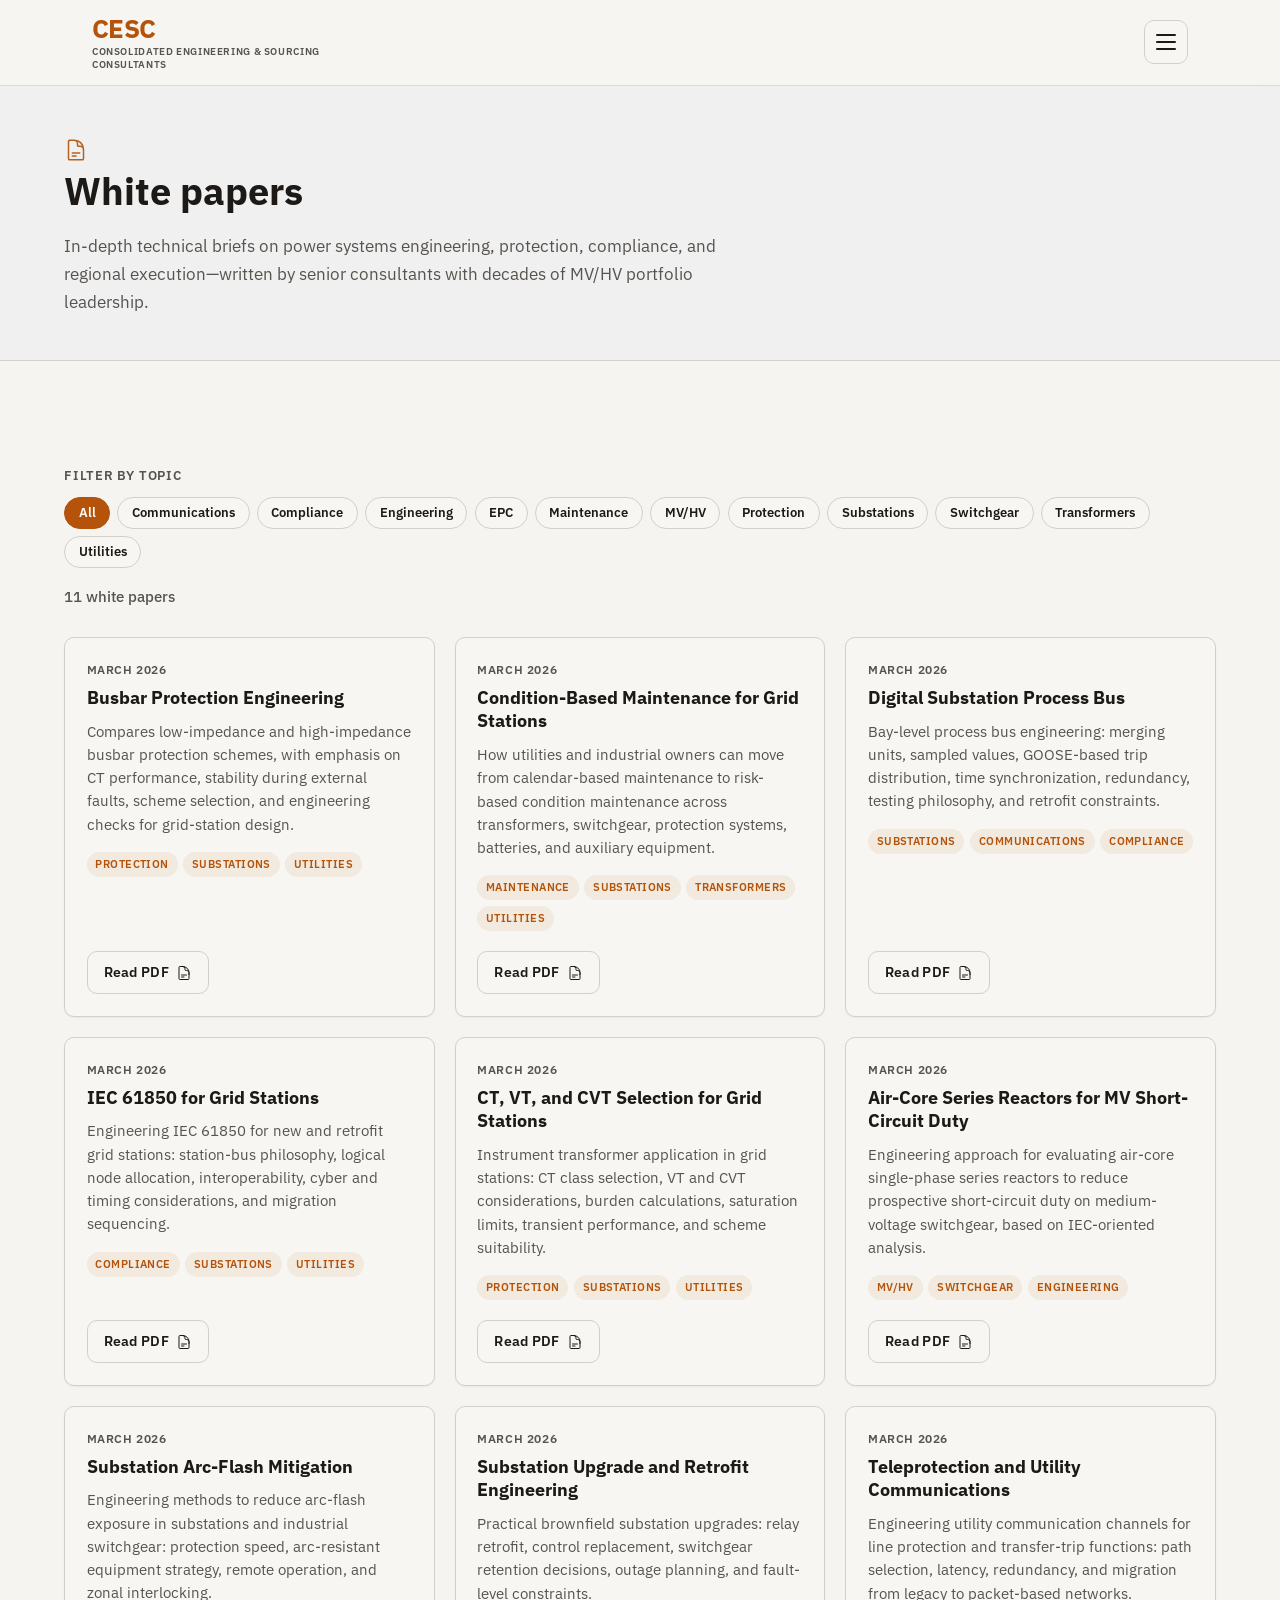
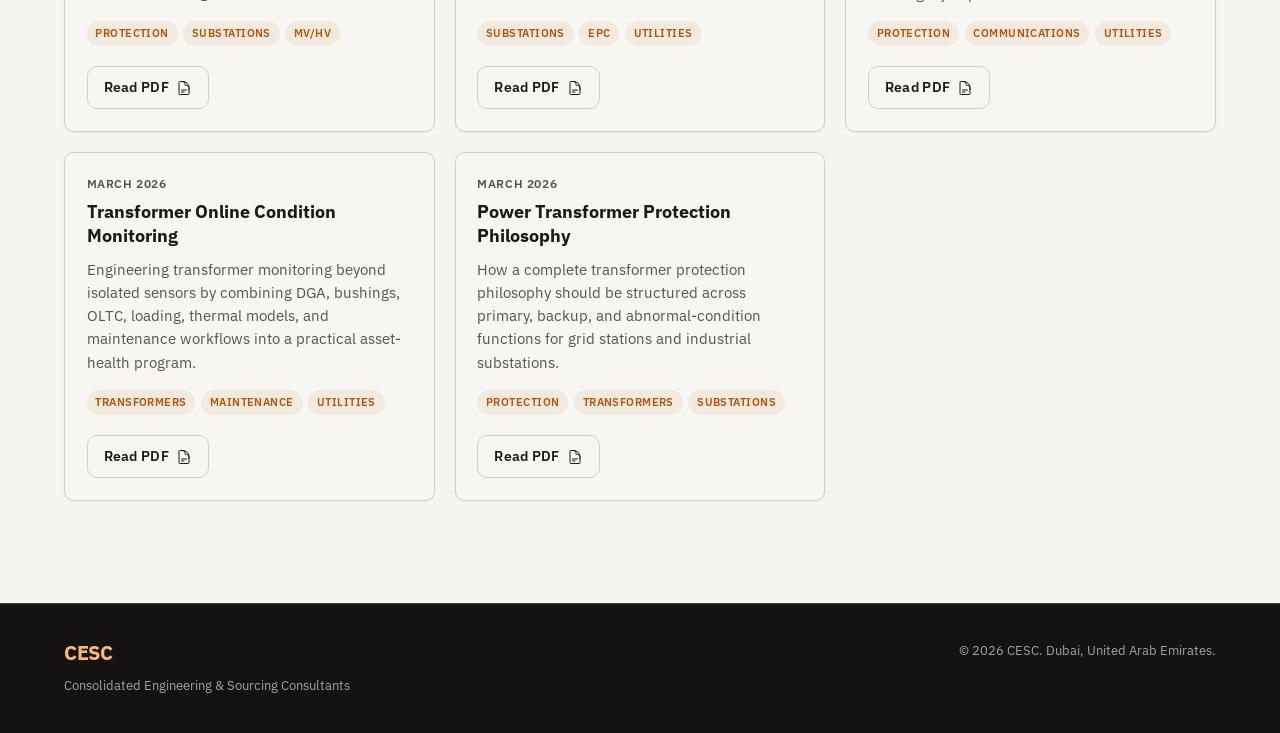
==== commit b5443c68: "Lock GE-type experiment: IBM Plex sans with CESC palette. Keep imagery-sneak layout, restore regiona" ====
--- a/whitepapers.html
+++ b/whitepapers.html
@@ -7,7 +7,7 @@
   <meta name="description" content="Technical white papers on MV/HV substations, switchgear, protection, compliance, and EPC strategy from CESC senior consultants in Dubai.">
   <link rel="preconnect" href="https://fonts.googleapis.com">
   <link rel="preconnect" href="https://fonts.gstatic.com" crossorigin>
-  <link href="https://fonts.googleapis.com/css2?family=DM+Sans:ital,opsz,wght@0,9..40,400;0,9..40,500;0,9..40,600;0,9..40,700;1,9..40,400&family=Libre+Baskerville:ital,wght@0,400;0,700;1,400&display=swap" rel="stylesheet">
+  <link href="https://fonts.googleapis.com/css2?family=IBM+Plex+Sans:ital,wght@0,400;0,500;0,600;0,700;1,400&display=swap" rel="stylesheet">
   <link rel="stylesheet" href="styles.css">
 </head>
 <body>
--- a/styles.css
+++ b/styles.css
@@ -1,4 +1,5 @@
-/* CESC - one-page layout */
+/* CESC - one-page layout
+   design/ge-type: GE-inspired type only (all-sans + weight hierarchy); CESC colours unchanged */
 :root {
   --color-bg: #ebe8e1;
   /* Pulled from hero artwork (PHOTO-2026-02-22-21-52-08) so the image sits on the same field */
@@ -17,13 +18,15 @@
   --color-dark-muted: #c4c0b8;
   --color-dark-link: #93c5fd;
   --color-dark-link-hover: #bfdbfe;
-  --font-sans: "DM Sans", system-ui, -apple-system, sans-serif;
-  --font-serif: "Libre Baskerville", Georgia, "Times New Roman", serif;
-  --radius: 8px;
+  /* Single geometric sans — weight does the pairing work (GE pattern) */
+  --font-sans: "IBM Plex Sans", "Helvetica Neue", Helvetica, Arial, sans-serif;
+  --font-serif: "IBM Plex Sans", "Helvetica Neue", Helvetica, Arial, sans-serif;
+  --font-display: "IBM Plex Sans", "Helvetica Neue", Helvetica, Arial, sans-serif;
+  --radius: 10px;
   --shadow: 0 1px 2px rgba(28, 25, 23, 0.06);
-  --shadow-sm: 0 1px 2px rgba(28, 25, 23, 0.06);
-  --shadow-md: 0 4px 14px rgba(28, 25, 23, 0.08);
-  --shadow-lg: 0 10px 28px rgba(28, 25, 23, 0.1);
+  --shadow-sm: 0 1px 2px rgba(28, 25, 23, 0.05);
+  --shadow-md: 0 8px 24px rgba(28, 25, 23, 0.08);
+  --shadow-lg: 0 16px 40px rgba(28, 25, 23, 0.12);
   --ease-out-soft: cubic-bezier(0.22, 1, 0.36, 1);
   --ease-standard: cubic-bezier(0.4, 0, 0.2, 1);
   --transition-fast: 0.2s var(--ease-standard);
@@ -31,7 +34,8 @@
   --header-h: 4.25rem;
   --max: 72rem;
   /* Tighter on very narrow viewports so grids are not wider than 100% */
-  --page-pad: clamp(0.65rem, 4.2vw, 1.25rem);
+  --page-pad: clamp(0.85rem, 4.2vw, 1.75rem);
+  --section-y: clamp(3.5rem, 8vw, 6.5rem);
 }
 
 *,
@@ -52,90 +56,20 @@
   }
 }
 
-/* Scroll-triggered reveal (toggled by main.js; disabled when reduced motion) */
-.reveal {
-  opacity: 0;
-  transform: translate3d(0, 0.5rem, 0);
-}
-
-.reveal.is-visible {
-  opacity: 1;
-  transform: translate3d(0, 0, 0);
-  transition: opacity 0.55s var(--ease-out-soft), transform 0.5s var(--ease-out-soft);
-}
-
-.reveal-stagger > li {
-  opacity: 0;
-  transform: translate3d(0, 0.35rem, 0);
-}
-
-.reveal-stagger.is-visible > li {
-  opacity: 1;
-  transform: translate3d(0, 0, 0);
-  transition: opacity 0.42s var(--ease-out-soft), transform 0.4s var(--ease-out-soft);
-}
-
-.reveal-stagger.is-visible > li:nth-child(1) {
-  transition-delay: 0.03s;
-}
-
-.reveal-stagger.is-visible > li:nth-child(2) {
-  transition-delay: 0.07s;
-}
-
-.reveal-stagger.is-visible > li:nth-child(3) {
-  transition-delay: 0.11s;
-}
-
-.reveal-stagger.is-visible > li:nth-child(4) {
-  transition-delay: 0.15s;
-}
-
-.reveal-stagger.is-visible > li:nth-child(5) {
-  transition-delay: 0.19s;
-}
-
-.reveal-stagger.is-visible > li:nth-child(6) {
-  transition-delay: 0.23s;
-}
-
-.reveal-stagger.is-visible > li:nth-child(7) {
-  transition-delay: 0.27s;
-}
-
-.reveal-stagger.is-visible > li:nth-child(8) {
-  transition-delay: 0.31s;
-}
-
-@media (prefers-reduced-motion: reduce) {
-  .reveal,
-  .reveal.is-visible,
-  .reveal-stagger > li,
-  .reveal-stagger.is-visible > li {
-    opacity: 1;
-    transform: none;
-    transition: none;
-  }
-
-  .btn:hover,
-  .service-card:hover,
-  .experience-panel:hover,
-  .experience-org-card:hover,
-  .contact-form-wrap:hover,
-  .principal-card:hover,
-  .industry-tags li:hover,
-  .section-highlights .highlight-chips li:hover {
-    transform: none;
-  }
-}
+/* Content is always visible — no scroll-triggered motion */
 
 body {
   margin: 0;
   font-family: var(--font-sans);
   font-size: 1.0625rem;
-  line-height: 1.65;
+  line-height: 1.7;
   color: var(--color-text);
-  background: var(--color-bg);
+  background-color: var(--color-bg);
+  background-image:
+    radial-gradient(ellipse 90% 55% at 0% -10%, rgba(180, 83, 9, 0.07), transparent 55%),
+    radial-gradient(ellipse 70% 45% at 100% 0%, rgba(28, 25, 23, 0.04), transparent 50%),
+    linear-gradient(180deg, #f3f0e9 0%, var(--color-bg) 28%, var(--color-bg) 100%);
+  background-attachment: fixed;
   overflow-x: clip;
 }
 
@@ -203,9 +137,11 @@
 .site-header {
   position: sticky;
   top: 0;
-  z-index: 100;
-  background: rgba(240, 240, 240, 0.98);
-  border-bottom: 1px solid var(--color-border);
+  z-index: 200;
+  background: rgba(247, 246, 242, 0.92);
+  border-bottom: 1px solid rgba(212, 208, 200, 0.7);
+  backdrop-filter: blur(12px);
+  -webkit-backdrop-filter: blur(12px);
 }
 
 .header-inner {
@@ -235,11 +171,11 @@
 }
 
 .brand-mark {
-  font-family: var(--font-serif);
+  font-family: var(--font-display);
   font-size: clamp(1.35rem, 3vw, 1.65rem);
   font-weight: 700;
   color: var(--color-accent);
-  letter-spacing: 0.02em;
+  letter-spacing: -0.02em;
   line-height: 1.1;
 }
 
@@ -320,7 +256,7 @@
 .site-nav {
   position: fixed;
   inset: 0;
-  z-index: 90;
+  z-index: 190;
   pointer-events: none;
   visibility: hidden;
   transition: visibility 0.2s ease;
@@ -412,9 +348,11 @@
 
 /* Hero: two columns, thin rule between copy and image (no card wrapper) */
 .hero {
-  padding: calc(clamp(2.25rem, 5vw, 3.75rem) + env(safe-area-inset-top, 0px)) var(--page-pad) clamp(2.75rem, 4vw, 3.75rem);
-  background: var(--color-hero-bg);
+  padding: calc(clamp(2.5rem, 6vw, 4.5rem) + env(safe-area-inset-top, 0px)) var(--page-pad) clamp(3rem, 6vw, 4.75rem);
+  /* Match the poster field so the artwork doesn’t read as a floating card */
+  background: #ffffff;
   border-bottom: 1px solid var(--color-border);
+  overflow: clip;
 }
 
 .hero-split {
@@ -422,17 +360,73 @@
   width: 100%;
   margin: 0 auto;
   display: grid;
-  grid-template-columns: minmax(0, 1.25fr) minmax(0, 0.75fr);
+  grid-template-columns: minmax(0, 1.15fr) minmax(0, 0.85fr);
   column-gap: 0;
-  align-items: start;
+  align-items: center;
   min-width: 0;
 }
 
 .hero-content {
   min-width: 0;
-  padding-top: 0.25rem;
-  padding-right: clamp(1.25rem, 3vw, 2.25rem);
-  background: var(--color-hero-bg);
+  padding-top: 0.5rem;
+  padding-right: clamp(1.5rem, 3.5vw, 2.75rem);
+  background: transparent;
+}
+
+.hero-brand {
+  margin: 0 0 0.85rem;
+  font-family: var(--font-display);
+  font-size: clamp(2.75rem, 7vw, 4.75rem);
+  font-weight: 700;
+  line-height: 0.95;
+  letter-spacing: -0.035em;
+  color: var(--color-accent);
+}
+
+.hero-eyebrow {
+  margin: 0 0 1rem;
+  font-size: 0.75rem;
+  font-weight: 600;
+  text-transform: uppercase;
+  letter-spacing: 0.14em;
+  color: var(--color-text-muted);
+  max-width: 100%;
+  overflow-wrap: break-word;
+  word-break: break-word;
+}
+
+.hero-title {
+  margin: 0 0 1.15rem;
+  font-family: var(--font-display);
+  font-size: clamp(1.35rem, 1.8vw + 0.9rem, 2rem);
+  font-weight: 600;
+  line-height: 1.25;
+  letter-spacing: -0.025em;
+  color: var(--color-text);
+  max-width: 28ch;
+  overflow-wrap: break-word;
+  word-break: break-word;
+  hyphens: auto;
+}
+
+.hero-lead {
+  margin: 0 0 2rem;
+  color: var(--color-text-muted);
+  font-size: 1.0625rem;
+  font-weight: 400;
+  max-width: 38rem;
+  line-height: 1.75;
+}
+
+.hero-lead strong {
+  color: var(--color-text);
+  font-weight: 600;
+}
+
+.hero-actions {
+  display: flex;
+  flex-wrap: wrap;
+  gap: 0.75rem;
 }
 
 /*
@@ -442,7 +436,7 @@
 .hero-visual {
   min-width: 0;
   width: 100%;
-  background: var(--color-hero-bg);
+  background: transparent;
   border-radius: 0;
   box-shadow: none;
   display: flex;
@@ -452,42 +446,72 @@
 
 @media (min-width: 901px) {
   .hero-visual {
-    border-left: 1px solid var(--color-border);
-    padding-left: clamp(1.5rem, 3vw, 2.5rem);
+    padding-left: clamp(1rem, 2.5vw, 2rem);
   }
 }
 
 @media (max-width: 900px) {
   .hero-visual {
-    margin-top: 1.5rem;
-    padding-top: 1.5rem;
-    border-top: 1px solid var(--color-border);
+    margin-top: 1.25rem;
+    padding-top: 0;
+    border-top: none;
   }
 }
 
 .hero-art-frame {
   position: relative;
-  width: 80%;
-  max-width: 100%;
+  width: 100%;
+  max-width: 26rem;
   margin-inline: auto;
-  overflow: hidden;
-  background: var(--color-hero-bg);
-  aspect-ratio: 2 / 3;
-  max-height: min(72vh, 38rem);
+  overflow: visible;
+  background: transparent;
+  aspect-ratio: auto;
+  max-height: none;
+  border-radius: 0;
+  box-shadow: none;
+  border: none;
+}
+
+.hero-art-frame::before {
+  content: "";
+  position: absolute;
+  inset: 8% 4% 12%;
+  z-index: 0;
+  background: radial-gradient(
+    ellipse 70% 60% at 50% 45%,
+    rgba(180, 83, 9, 0.14),
+    rgba(240, 240, 240, 0) 70%
+  );
+  pointer-events: none;
 }
 
 .hero-art-frame img {
-  position: absolute;
-  inset: 0;
+  position: relative;
+  z-index: 1;
   display: block;
   width: 100%;
-  height: 100%;
-  object-fit: cover;
-  object-position: 50% 34%;
-  transform: scale(1.07);
-  transform-origin: 50% 34%;
+  height: auto;
+  object-fit: contain;
+  object-position: center top;
+  transform: none;
   border-radius: 0;
   box-shadow: none;
+  border: none;
+  /* Gentle side dissolve so the poster doesn’t sit like a matte print */
+  -webkit-mask-image: linear-gradient(
+    to right,
+    transparent 0%,
+    #000 4%,
+    #000 96%,
+    transparent 100%
+  );
+  mask-image: linear-gradient(
+    to right,
+    transparent 0%,
+    #000 4%,
+    #000 96%,
+    transparent 100%
+  );
 }
 
 @media (max-width: 900px) {
@@ -507,119 +531,319 @@
   }
 
   .hero-art-frame {
-    width: 80%;
-    max-height: min(64vh, 32rem);
+    width: min(100%, 22rem);
+    max-height: none;
   }
 
   .hero-art-frame img {
-    object-position: 50% 32%;
-    transform: scale(1.06);
-    transform-origin: 50% 32%;
-  }
-}
-
-.hero-eyebrow {
-  margin: 0 0 0.75rem;
-  font-size: 0.8125rem;
-  font-weight: 600;
-  text-transform: uppercase;
-  letter-spacing: 0.08em;
-  color: var(--color-text-muted);
-  max-width: 100%;
-  overflow-wrap: break-word;
-  word-break: break-word;
-}
-
-.hero-title-row {
-  display: flex;
-  align-items: center;
-  gap: 0.65rem;
-  margin: 0 0 1rem;
-  min-width: 0;
-}
-
-.hero-title-row .section-icon {
-  transform: translateY(0.08em);
-}
-
-.hero-title {
-  margin: 0;
-  font-family: var(--font-serif);
-  /* Floor must fit narrow phones; long words wrap via overflow-wrap */
-  font-size: clamp(1.28rem, 2.85vw + 0.85rem, 2.75rem);
-  font-weight: 700;
-  line-height: 1.18;
-  color: var(--color-text);
-  flex: 1;
-  min-width: 0;
-  max-width: 100%;
-  overflow-wrap: break-word;
-  word-break: break-word;
-  hyphens: auto;
-}
-
-.hero-lead {
-  margin: 0 0 1.75rem;
-  color: var(--color-text-muted);
-  font-size: 1.05rem;
-}
-
-.hero-lead strong {
-  color: var(--color-text);
-  font-weight: 600;
-}
-
-.hero-actions {
-  display: flex;
-  flex-wrap: wrap;
-  gap: 0.75rem;
-}
-
-/* Narrow / mobile: readable type + icon above headings (desktop stays inline) */
+    object-position: center top;
+    transform: none;
+  }
+}
+
+/* Narrow / mobile: stack CTAs, keep brand dominant */
 @media (max-width: 639px) {
-  .hero-title-row {
+  .hero-brand {
+    font-size: clamp(2.4rem, 14vw, 3.25rem);
+  }
+
+  .hero-lead {
+    font-size: 1rem;
+  }
+
+  .hero-actions {
     flex-direction: column;
-    align-items: flex-start;
-    gap: 0.4rem;
-  }
-
-  .hero-title-row .section-icon {
-    transform: none;
+    align-items: stretch;
+  }
+
+  .hero-actions .btn {
+    width: 100%;
+    justify-content: center;
   }
 
   .section-heading {
     flex-direction: column;
     align-items: flex-start;
-    gap: 0.4rem;
-  }
-
-  .section-heading .section-icon {
-    transform: none;
-  }
-
-  .hero-lead {
-    font-size: 1rem;
-  }
-
-  .hero-actions {
-    flex-direction: column;
-    align-items: stretch;
-  }
-
-  .hero-actions .btn {
-    width: 100%;
-    justify-content: center;
+    gap: 0.35rem;
   }
 }
 
 @media (max-width: 380px) {
   .hero-eyebrow {
-    font-size: 0.7rem;
-    letter-spacing: 0.055em;
+    font-size: 0.68rem;
+    letter-spacing: 0.1em;
   }
 
   .hero-lead {
     font-size: 0.97rem;
+  }
+}
+
+/* Light proof strip — enterprise cues without darkening the nav or logo */
+.proof-strip {
+  background: var(--color-surface);
+  border-top: 1px solid var(--color-border);
+  border-bottom: 1px solid var(--color-border);
+  padding-inline: var(--page-pad);
+}
+
+.proof-strip__inner {
+  display: grid;
+  grid-template-columns: repeat(4, minmax(0, 1fr));
+  gap: 1.25rem 1.5rem;
+  padding-block: 1.35rem;
+}
+
+.proof-strip p {
+  margin: 0;
+  display: flex;
+  flex-direction: column;
+  gap: 0.2rem;
+  min-width: 0;
+}
+
+.proof-strip strong {
+  font-family: var(--font-display);
+  font-size: clamp(1.05rem, 2.2vw, 1.25rem);
+  font-weight: 600;
+  color: var(--color-text);
+  letter-spacing: -0.02em;
+  line-height: 1.2;
+}
+
+.proof-strip span {
+  font-size: 0.78rem;
+  font-weight: 500;
+  letter-spacing: 0.02em;
+  color: var(--color-text-muted);
+  line-height: 1.35;
+}
+
+@media (max-width: 900px) {
+  .proof-strip__inner {
+    grid-template-columns: repeat(2, minmax(0, 1fr));
+  }
+}
+
+@media (max-width: 480px) {
+  .proof-strip__inner {
+    grid-template-columns: 1fr;
+    gap: 1rem;
+  }
+}
+
+/* Full-bleed field photography */
+.field-break {
+  position: relative;
+  margin: 0;
+  width: 100%;
+  max-width: none;
+  overflow: hidden;
+  aspect-ratio: 2.4 / 1;
+  background: #1c1917;
+}
+
+.field-break img {
+  display: block;
+  width: 100%;
+  height: 100%;
+  object-fit: cover;
+  object-position: center 62%;
+}
+
+.field-break--region img {
+  object-position: center 58%;
+}
+
+.field-break__caption {
+  position: absolute;
+  inset: auto 0 0;
+  margin: 0;
+  padding: clamp(1.75rem, 4vw, 2.75rem) var(--page-pad) clamp(1.5rem, 3.5vw, 2.25rem);
+  width: 100%;
+  box-sizing: border-box;
+  background: linear-gradient(
+    0deg,
+    rgba(8, 7, 6, 0.92) 0%,
+    rgba(8, 7, 6, 0.72) 45%,
+    rgba(8, 7, 6, 0.2) 100%
+  );
+  color: #fafaf9;
+}
+
+.field-break__caption-inner {
+  display: flex;
+  flex-direction: column;
+  align-items: flex-start;
+  gap: 0.45rem;
+}
+
+.field-break__kicker {
+  font-size: 0.72rem;
+  font-weight: 700;
+  letter-spacing: 0.14em;
+  text-transform: uppercase;
+  color: #fdba74;
+}
+
+.field-break__line {
+  font-family: var(--font-serif);
+  font-size: clamp(1.05rem, 2.4vw, 1.45rem);
+  font-weight: 400;
+  line-height: 1.35;
+  max-width: 36rem;
+  text-wrap: pretty;
+  text-shadow: 0 1px 12px rgba(0, 0, 0, 0.45);
+}
+
+@media (max-width: 700px) {
+  .field-break {
+    aspect-ratio: 16 / 11;
+  }
+
+  .field-break__caption {
+    padding-block: 1.35rem 1.25rem;
+  }
+}
+
+/* Shared cinematic photo sections (About, Markets, …) */
+.about-cinema,
+.section-cinema {
+  position: relative;
+  isolation: isolate;
+  overflow: hidden;
+  color: var(--color-dark-text);
+  background: #0c0a09;
+  padding: 0;
+}
+
+.about-cinema__media,
+.section-cinema__media {
+  position: absolute;
+  inset: 0;
+  z-index: 0;
+}
+
+.about-cinema__media img,
+.section-cinema__media img {
+  display: block;
+  width: 100%;
+  height: 100%;
+  object-fit: cover;
+  object-position: center 42%;
+}
+
+.section-cinema__media img {
+  object-position: center 58%;
+}
+
+.about-cinema__veil,
+.section-cinema__veil {
+  position: absolute;
+  inset: 0;
+  z-index: 1;
+  pointer-events: none;
+  background:
+    linear-gradient(
+      180deg,
+      rgba(8, 7, 6, 0.28) 0%,
+      rgba(8, 7, 6, 0.55) 28%,
+      rgba(8, 7, 6, 0.88) 58%,
+      rgba(8, 7, 6, 0.96) 100%
+    ),
+    linear-gradient(
+      90deg,
+      rgba(8, 7, 6, 0.55) 0%,
+      rgba(8, 7, 6, 0.2) 55%,
+      rgba(8, 7, 6, 0.45) 100%
+    );
+}
+
+.about-cinema__content,
+.section-cinema__content {
+  position: relative;
+  z-index: 2;
+  padding: clamp(2.75rem, 8vw, 5.5rem) var(--page-pad) clamp(3.25rem, 8vw, 6rem);
+}
+
+.about-cinema__heading {
+  margin-bottom: 1.25rem;
+}
+
+.about-cinema h2,
+.section-cinema h2,
+.about-cinema .section-heading h2,
+.section-cinema .section-heading h2 {
+  color: var(--color-dark-text);
+}
+
+.about-cinema .lead,
+.about-cinema p {
+  color: rgba(245, 244, 241, 0.92);
+  max-width: 42rem;
+}
+
+.about-cinema .lead {
+  font-size: 1.1rem;
+  line-height: 1.65;
+}
+
+.about-cinema p + p {
+  margin-top: 1rem;
+}
+
+.section-cinema .section-intro,
+.section-cinema .h3-quiet {
+  color: rgba(245, 244, 241, 0.72);
+}
+
+.section-cinema .regions {
+  border-top-color: rgba(253, 186, 116, 0.45);
+}
+
+.section-cinema .regions p {
+  color: #fdba74;
+}
+
+.section-cinema .industry-tags li {
+  background: rgba(255, 255, 255, 0.08);
+  border-color: rgba(255, 255, 255, 0.18);
+  color: #fafaf9;
+  backdrop-filter: blur(6px);
+  -webkit-backdrop-filter: blur(6px);
+}
+
+@media (max-width: 700px) {
+  .about-cinema__media img {
+    object-position: center 32%;
+  }
+
+  .section-cinema__media img {
+    object-position: center 55%;
+  }
+
+  .about-cinema__veil,
+  .section-cinema__veil {
+    background:
+      linear-gradient(
+        180deg,
+        rgba(8, 7, 6, 0.22) 0%,
+        rgba(8, 7, 6, 0.55) 28%,
+        rgba(8, 7, 6, 0.88) 55%,
+        rgba(8, 7, 6, 0.95) 100%
+      );
+  }
+
+  .about-cinema__content,
+  .section-cinema__content {
+    padding-top: clamp(3.75rem, 24vw, 5.5rem);
+  }
+
+  .about-cinema .lead,
+  .about-cinema p,
+  .section-cinema .industry-tags li,
+  .section-cinema .regions p {
+    text-shadow: 0 1px 10px rgba(0, 0, 0, 0.45);
   }
 }
 
@@ -628,12 +852,13 @@
   display: inline-flex;
   align-items: center;
   justify-content: center;
-  padding: 0.7rem 1.35rem;
+  padding: 0.8rem 1.4rem;
   font-family: inherit;
-  font-size: 0.9375rem;
+  font-size: 0.875rem;
   font-weight: 600;
-  border-radius: 999px;
-  border: 2px solid transparent;
+  letter-spacing: 0.02em;
+  border-radius: var(--radius);
+  border: 1px solid transparent;
   cursor: pointer;
   text-decoration: none;
   transition: background var(--transition-fast), color var(--transition-fast), border-color var(--transition-fast), transform var(--transition-fast), box-shadow var(--transition-fast);
@@ -692,21 +917,33 @@
 
 /* Sections */
 .section {
-  padding: clamp(3rem, 6vw, 4rem) var(--page-pad);
+  padding: var(--section-y) var(--page-pad);
   min-width: 0;
 }
 
 .section--light {
-  background: var(--color-surface);
+  background: rgba(247, 246, 242, 0.92);
   color: var(--color-text);
+  border-top: 1px solid transparent;
+}
+
+.section--muted {
+  background: #ebe8e1;
+  color: var(--color-text);
+  border-top: 1px solid rgba(212, 208, 200, 0.8);
 }
 
 .section--dark {
-  background: var(--color-dark-bg);
+  background:
+    radial-gradient(ellipse 80% 60% at 100% 0%, rgba(180, 83, 9, 0.14), transparent 55%),
+    linear-gradient(165deg, #22211e 0%, var(--color-dark-bg) 45%, #161513 100%);
   color: var(--color-dark-text);
-}
-
-.section--dark h2 {
+  border-top: 1px solid rgba(255, 255, 255, 0.06);
+}
+
+.section--dark h2,
+.section--dark .section-heading h2,
+.section--dark .section-head .section-heading h2 {
   color: var(--color-dark-text);
 }
 
@@ -773,9 +1010,12 @@
 
 .section h2 {
   margin: 0 0 1.25rem;
-  font-family: var(--font-serif);
-  font-size: clamp(1.28rem, 1.85vw + 0.75rem, 2rem);
-  font-weight: 700;
+  font-family: var(--font-display);
+  font-size: clamp(1.75rem, 2.6vw + 0.95rem, 2.5rem);
+  font-weight: 600;
+  line-height: 1.2;
+  letter-spacing: -0.03em;
+  color: var(--color-text);
   max-width: 100%;
   overflow-wrap: break-word;
   word-break: break-word;
@@ -786,22 +1026,42 @@
 .section-head .section-heading h2,
 .section-heading h2 {
   margin: 0;
+  font-family: var(--font-display);
+  font-size: clamp(1.75rem, 2.6vw + 0.95rem, 2.5rem);
+  font-weight: 600;
+  line-height: 1.2;
+  letter-spacing: -0.03em;
+  color: var(--color-text);
 }
 
 .section-head {
-  margin-bottom: 2rem;
+  margin-bottom: clamp(1.75rem, 3vw, 2.5rem);
 }
 
 .section-heading {
   display: flex;
-  align-items: center;
-  gap: 0.65rem;
+  flex-direction: column;
+  align-items: flex-start;
+  gap: 0.45rem;
   margin-bottom: 1.25rem;
   min-width: 0;
 }
 
 .section-head > .section-heading:last-child {
   margin-bottom: 0;
+}
+
+.section-kicker {
+  display: inline-block;
+  font-size: 0.6875rem;
+  font-weight: 700;
+  text-transform: uppercase;
+  letter-spacing: 0.16em;
+  color: var(--color-accent);
+}
+
+.section--dark .section-kicker {
+  color: #fdba74;
 }
 
 .section-heading .section-icon {
@@ -836,10 +1096,252 @@
 
 .section-intro {
   margin: 0;
-  color: var(--color-text-muted);
-}
-
-/* Services: tall photo + 2x2 cards (desktop) */
+  max-width: 40rem;
+  font-size: 1.0625rem;
+  font-weight: 400;
+  line-height: 1.75;
+  color: var(--color-text-muted);
+}
+
+/* What we deliver — desktop: list + stage; mobile: ABB-style accordion */
+.section-services {
+  padding-bottom: var(--section-y);
+}
+
+.section-services > .container:first-child {
+  margin-bottom: 0;
+}
+
+.deliver-explorer {
+  margin-top: 2.25rem;
+  border-top: 1px solid var(--color-border);
+}
+
+.deliver-item {
+  margin: 0;
+  border-bottom: 1px solid var(--color-border);
+}
+
+.deliver-item__heading {
+  margin: 0;
+  font-size: inherit;
+  font-weight: inherit;
+}
+
+.deliver-item__trigger {
+  display: flex;
+  align-items: center;
+  justify-content: space-between;
+  gap: 1rem;
+  width: 100%;
+  margin: 0;
+  padding: 1.05rem 0.15rem 1.05rem 0;
+  border: 0;
+  background: transparent;
+  font-family: inherit;
+  font-size: clamp(1rem, 1.5vw, 1.125rem);
+  font-weight: 500;
+  line-height: 1.35;
+  text-align: left;
+  color: var(--color-text-muted);
+  cursor: pointer;
+  transition: color var(--transition-fast);
+}
+
+.deliver-item__trigger:hover {
+  color: var(--color-text);
+}
+
+.deliver-item.is-open .deliver-item__trigger {
+  color: var(--color-text);
+  font-weight: 600;
+}
+
+.deliver-item__trigger:focus-visible {
+  outline: 2px solid var(--color-accent);
+  outline-offset: 3px;
+}
+
+.deliver-item__label {
+  display: flex;
+  align-items: center;
+  gap: 0.75rem;
+  min-width: 0;
+}
+
+.deliver-item__label::before {
+  content: "";
+  flex-shrink: 0;
+  width: 0.55rem;
+  height: 0.55rem;
+  opacity: 0;
+  background: var(--color-accent);
+  clip-path: polygon(0 0, 100% 50%, 0 100%);
+  transition: opacity var(--transition-fast);
+}
+
+.deliver-item.is-open .deliver-item__label::before {
+  opacity: 1;
+}
+
+.deliver-item__icon {
+  position: relative;
+  flex-shrink: 0;
+  width: 1.15rem;
+  height: 1.15rem;
+}
+
+.deliver-item__icon::before,
+.deliver-item__icon::after {
+  content: "";
+  position: absolute;
+  top: 50%;
+  left: 50%;
+  background: currentColor;
+  transform: translate(-50%, -50%);
+}
+
+.deliver-item__icon::before {
+  width: 100%;
+  height: 1.5px;
+}
+
+.deliver-item__icon::after {
+  width: 1.5px;
+  height: 100%;
+  transition: transform var(--transition-fast), opacity var(--transition-fast);
+}
+
+.deliver-item.is-open .deliver-item__icon::after {
+  opacity: 0;
+  transform: translate(-50%, -50%) scaleY(0);
+}
+
+.deliver-item__panel {
+  padding: 0 0 1.35rem;
+}
+
+.deliver-item__media {
+  overflow: hidden;
+  background: #1c1917;
+  aspect-ratio: 16 / 11;
+}
+
+.deliver-item__media img {
+  display: block;
+  width: 100%;
+  height: 100%;
+  object-fit: cover;
+  object-position: center;
+}
+
+.deliver-item__copy {
+  padding: 1.15rem 0 0.25rem;
+  background: transparent;
+}
+
+.deliver-item__title {
+  margin: 0 0 0.5rem;
+  font-family: var(--font-serif);
+  font-size: 1.15rem;
+  font-weight: 700;
+  line-height: 1.3;
+  color: var(--color-text);
+}
+
+.deliver-item__body {
+  margin: 0;
+  font-size: 0.95rem;
+  line-height: 1.6;
+  color: var(--color-text-muted);
+  text-wrap: pretty;
+}
+
+/* Desktop: ABB list + stage */
+@media (min-width: 901px) {
+  .deliver-explorer {
+    display: grid;
+    grid-template-columns: minmax(0, 0.9fr) minmax(0, 1.35fr);
+    gap: 0 clamp(1.5rem, 3vw, 2.75rem);
+    align-items: stretch;
+    border-top: 0;
+  }
+
+  .deliver-item {
+    display: contents;
+  }
+
+  .deliver-item__heading {
+    grid-column: 1;
+    border-bottom: 1px solid var(--color-border);
+  }
+
+  .deliver-item:first-child .deliver-item__heading {
+    border-top: 1px solid var(--color-border);
+  }
+
+  .deliver-item__icon {
+    display: none;
+  }
+
+  .deliver-item__panel {
+    display: none;
+    grid-column: 2;
+    grid-row: 1 / span 12;
+    padding: 0;
+    min-height: 26rem;
+  }
+
+  .deliver-item__media {
+    position: relative;
+    aspect-ratio: auto;
+    min-height: 26rem;
+    height: 100%;
+  }
+
+  .deliver-item.is-open .deliver-item__panel {
+    display: block;
+    position: relative;
+  }
+
+  .deliver-item__copy {
+    position: absolute;
+    inset: auto 0 0;
+    z-index: 1;
+    padding: clamp(1.35rem, 3vw, 1.85rem) clamp(1.2rem, 2.5vw, 1.75rem);
+    background: linear-gradient(
+      0deg,
+      rgba(8, 7, 6, 0.94) 0%,
+      rgba(8, 7, 6, 0.82) 55%,
+      rgba(8, 7, 6, 0.35) 100%
+    );
+  }
+
+  .deliver-item__title {
+    color: #fafaf9;
+    text-shadow: 0 1px 10px rgba(0, 0, 0, 0.35);
+  }
+
+  .deliver-item__body {
+    max-width: 36rem;
+    color: rgba(250, 250, 249, 0.94);
+    text-shadow: 0 1px 8px rgba(0, 0, 0, 0.35);
+  }
+}
+
+@media (max-width: 900px) {
+  .deliver-item__label::before {
+    display: none;
+  }
+}
+
+@media (prefers-reduced-motion: reduce) {
+  .deliver-item__icon::after {
+    transition: none;
+  }
+}
+
+/* Services: tall photo + 2x2 cards (desktop) — legacy, unused */
 @media (min-width: 901px) {
   .services-bento {
     display: grid;
@@ -913,16 +1415,21 @@
 }
 
 .lead {
-  font-size: 1.125rem;
-  color: var(--color-text);
+  font-size: 1.15rem;
+  line-height: 1.75;
+  font-weight: 400;
+  color: var(--color-text-muted);
+  max-width: 48rem;
 }
 
 .principal-card {
   margin-top: 2rem;
-  padding: 1.25rem 1.5rem;
-  background: rgba(0, 0, 0, 0.04);
+  padding: 1.5rem 1.5rem;
+  background: rgba(255, 255, 255, 0.72);
+  border: 1px solid var(--color-border);
   border-left: 3px solid var(--color-accent);
-  border-radius: 0;
+  border-radius: 12px;
+  box-shadow: var(--shadow-sm);
   transition: box-shadow var(--transition-fast), transform var(--transition-medium);
 }
 
@@ -953,23 +1460,27 @@
 
 .service-card {
   margin: 0;
-  padding: 1.5rem;
+  padding: 1.5rem 1.4rem;
   min-width: 0;
-  background: var(--color-bg);
+  background: rgba(255, 255, 255, 0.72);
   border: 1px solid var(--color-border);
-  border-radius: 0;
-  box-shadow: none;
-  transition: border-color var(--transition-fast), box-shadow var(--transition-fast), transform var(--transition-medium);
+  border-top: 3px solid var(--color-accent);
+  border-radius: 12px;
+  box-shadow: var(--shadow-sm);
+  transition: border-color var(--transition-fast), box-shadow var(--transition-fast), transform var(--transition-medium), background var(--transition-fast);
 }
 
 .service-card:hover {
   border-color: #a8a29e;
+  border-top-color: var(--color-accent-hover);
   box-shadow: var(--shadow-md);
-  transform: translateY(-2px);
+  transform: translateY(-3px);
+  background: rgba(255, 255, 255, 0.92);
 }
 
 .service-card h3 {
   margin: 0 0 0.65rem;
+  font-family: var(--font-serif);
   font-size: 1.0625rem;
   font-weight: 700;
   overflow-wrap: break-word;
@@ -983,29 +1494,30 @@
   overflow-wrap: break-word;
 }
 
-/* Expertise accordions */
+/* Expertise accordions — light surfaces */
 .expertise-accordion {
-  border: 1px solid rgba(255, 255, 255, 0.14);
-  background: rgba(255, 255, 255, 0.04);
+  border: 0;
+  border-bottom: 1px solid var(--color-border);
+  background: transparent;
   min-width: 0;
-  transition: border-color var(--transition-fast), background var(--transition-fast), box-shadow var(--transition-fast);
+  transition: none;
 }
 
 .expertise-accordion:hover {
-  border-color: rgba(255, 255, 255, 0.22);
-  background: rgba(255, 255, 255, 0.06);
-  box-shadow: 0 4px 20px rgba(0, 0, 0, 0.2);
+  border-color: var(--color-border);
+  background: transparent;
+  box-shadow: none;
 }
 
 .expertise-accordion__summary {
   list-style: none;
   margin: 0;
-  padding: 0.9rem 2.65rem 0.9rem 1.05rem;
+  padding: 1rem 2.65rem 1rem 0;
   font-family: inherit;
   font-size: 1rem;
   font-weight: 700;
   line-height: 1.35;
-  color: #fdba74;
+  color: var(--color-text);
   cursor: pointer;
   position: relative;
   user-select: none;
@@ -1025,13 +1537,13 @@
 .expertise-accordion__summary::after {
   content: "";
   position: absolute;
-  right: 1.05rem;
+  right: 0.35rem;
   top: 50%;
   width: 0.45rem;
   height: 0.45rem;
   margin-top: -0.2rem;
-  border-right: 2px solid #fdba74;
-  border-bottom: 2px solid #fdba74;
+  border-right: 2px solid var(--color-accent);
+  border-bottom: 2px solid var(--color-accent);
   transform: rotate(45deg);
   transition: transform var(--transition-fast);
 }
@@ -1042,28 +1554,49 @@
 }
 
 .expertise-accordion__summary:hover {
-  color: #fed7aa;
+  color: var(--color-accent-hover);
 }
 
 .expertise-accordion__summary:focus-visible {
-  outline: 2px solid #fdba74;
+  outline: 2px solid var(--color-accent);
   outline-offset: 2px;
 }
 
 .expertise-accordion__body {
-  padding: 0 1.05rem 1rem;
-  border-top: 1px solid rgba(255, 255, 255, 0.08);
+  padding: 0 0 1.15rem;
+  border-top: 0;
 }
 
 .expertise-accordion__body ul {
-  margin: 0.65rem 0 0;
+  margin: 0.35rem 0 0;
   padding-left: 1.15rem;
-  color: #d6d3cd;
+  color: var(--color-text-muted);
   font-size: 0.9375rem;
 }
 
 .expertise-accordion__body li {
   margin-bottom: 0.45rem;
+}
+
+.section--dark .expertise-accordion {
+  border-bottom-color: rgba(255, 255, 255, 0.14);
+}
+
+.section--dark .expertise-accordion__summary {
+  color: #fdba74;
+}
+
+.section--dark .expertise-accordion__summary::after {
+  border-right-color: #fdba74;
+  border-bottom-color: #fdba74;
+}
+
+.section--dark .expertise-accordion__summary:hover {
+  color: #fed7aa;
+}
+
+.section--dark .expertise-accordion__body ul {
+  color: #d6d3cd;
 }
 
 @media (prefers-reduced-motion: reduce) {
@@ -1391,39 +1924,44 @@
   padding: 0;
   display: flex;
   flex-wrap: wrap;
-  gap: 0.65rem;
+  gap: 0.5rem 1.75rem;
 }
 
 .industry-tags li {
   margin: 0;
-  padding: 0.55rem 1rem;
+  padding: 0;
   max-width: 100%;
-  background: var(--color-surface);
-  border: 1px solid var(--color-border);
-  border-radius: var(--radius);
-  font-size: 0.9375rem;
+  background: transparent;
+  border: 0;
+  border-radius: 0;
+  font-size: 0.975rem;
   font-weight: 500;
+  color: var(--color-text);
   overflow-wrap: break-word;
-  transition: border-color var(--transition-fast), background var(--transition-fast), transform var(--transition-fast), box-shadow var(--transition-fast);
-}
-
-.section--dark .industry-tags li:hover {
-  border-color: rgba(255, 255, 255, 0.22);
-  background: rgba(255, 255, 255, 0.08);
-  box-shadow: 0 2px 12px rgba(0, 0, 0, 0.25);
-  transform: translateY(-1px);
+}
+
+.section--dark .industry-tags li {
+  color: #f5f4f1;
 }
 
 .regions {
   padding-top: 1.5rem;
-  border-top: 3px solid var(--color-accent);
+  border-top: 1px solid var(--color-border);
+}
+
+.section--dark .regions {
+  border-top-color: rgba(255, 255, 255, 0.14);
 }
 
 .regions p {
   margin: 0.5rem 0 0;
-  color: var(--color-link);
+  color: var(--color-text-muted);
   font-weight: 500;
   font-size: 0.9375rem;
+}
+
+.section--dark .regions p {
+  color: #fdba74;
 }
 
 /* Contact */
@@ -1468,18 +2006,18 @@
 
 .contact-form-wrap {
   min-width: 0;
-  background: var(--color-surface);
-  padding: 1.75rem;
+  background: transparent;
+  padding: 0;
   border-radius: 0;
-  border: 1px solid var(--color-border);
+  border: 0;
   box-shadow: none;
-  transition: border-color var(--transition-fast), box-shadow var(--transition-fast), transform var(--transition-medium);
+  transition: none;
 }
 
 .contact-form-wrap:hover {
-  border-color: #a8a29e;
-  box-shadow: var(--shadow-md);
-  transform: translateY(-2px);
+  border-color: transparent;
+  box-shadow: none;
+  transform: none;
 }
 
 .contact-form .field {
@@ -1528,201 +2066,461 @@
   min-height: 8rem;
 }
 
-/* How we work */
+/* How we work — light */
 .process-steps {
   list-style: none;
   margin: 0;
   padding: 0;
   display: grid;
-  grid-template-columns: repeat(auto-fit, minmax(min(100%, 12.5rem), 1fr));
-  gap: 1.25rem;
+  grid-template-columns: repeat(5, minmax(0, 1fr));
+  gap: 1.5rem 1.25rem;
+  border: 0;
 }
 
 .process-step {
   margin: 0;
-  padding: 1.25rem 1.15rem;
-  border: 1px solid rgba(255, 255, 255, 0.14);
-  background: rgba(255, 255, 255, 0.04);
+  padding: 0;
+  border: 0;
+  border-top: 2px solid var(--color-accent);
+  background: transparent;
+  border-radius: 0;
   min-width: 0;
+  padding-top: 1rem;
+  transition: none;
+}
+
+.process-step:last-child {
+  border-right: 0;
+}
+
+.process-step:hover {
+  background: transparent;
+  border-color: var(--color-accent);
+  transform: none;
 }
 
 .process-step__num {
   display: block;
   font-family: var(--font-serif);
+  font-size: 0.8125rem;
+  font-weight: 700;
+  letter-spacing: 0.12em;
+  color: var(--color-accent);
+  margin-bottom: 0.85rem;
+}
+
+.process-step h3 {
+  margin: 0 0 0.55rem;
+  font-family: var(--font-serif);
+  font-size: 1rem;
+  font-weight: 700;
+  color: var(--color-text);
+  line-height: 1.3;
+}
+
+.process-step p {
+  margin: 0;
+  font-size: 0.8125rem;
+  color: var(--color-text-muted);
+  line-height: 1.55;
+}
+
+@media (max-width: 1100px) {
+  .process-steps {
+    grid-template-columns: repeat(2, minmax(0, 1fr));
+  }
+}
+
+@media (max-width: 560px) {
+  .process-steps {
+    grid-template-columns: 1fr;
+  }
+}
+
+.section--dark .process-step {
+  border-top-color: #fdba74;
+}
+
+.section--dark .process-step__num {
+  color: #fdba74;
+}
+
+.section--dark .process-step h3 {
+  color: #fafaf9;
+}
+
+.section--dark .process-step p {
+  color: #d6d3cd;
+}
+
+/* Project experience — filterable card grid */
+.project-toolbar {
+  display: flex;
+  flex-wrap: wrap;
+  gap: 0.5rem;
+  margin: 0 0 1.75rem;
+}
+
+.project-filter {
+  appearance: none;
+  margin: 0;
+  padding: 0.45rem 0.9rem;
+  font-family: inherit;
+  font-size: 0.8125rem;
+  font-weight: 600;
+  letter-spacing: 0.02em;
+  color: var(--color-text-muted);
+  background: rgba(255, 255, 255, 0.65);
+  border: 1px solid var(--color-border);
+  border-radius: 999px;
+  cursor: pointer;
+  transition: background var(--transition-fast), color var(--transition-fast), border-color var(--transition-fast), box-shadow var(--transition-fast);
+}
+
+.project-filter:hover {
+  color: var(--color-text);
+  border-color: #a8a29e;
+}
+
+.project-filter.is-active {
+  color: #fff;
+  background: var(--color-accent);
+  border-color: var(--color-accent);
+  box-shadow: var(--shadow-sm);
+}
+
+.project-filter:focus-visible {
+  outline: 2px solid var(--color-accent);
+  outline-offset: 2px;
+}
+
+.project-grid {
+  list-style: none;
+  margin: 0;
+  padding: 0;
+  display: grid;
+  grid-template-columns: repeat(3, minmax(0, 1fr));
+  gap: 1rem;
+}
+
+@media (max-width: 960px) {
+  .project-grid {
+    grid-template-columns: repeat(2, minmax(0, 1fr));
+  }
+}
+
+@media (max-width: 600px) {
+  .project-grid {
+    grid-template-columns: 1fr;
+  }
+}
+
+.project-card {
+  margin: 0;
+  display: flex;
+  flex-direction: column;
+  gap: 0.65rem;
+  padding: 0;
+  padding-top: 1rem;
+  background: transparent;
+  border: 0;
+  border-top: 2px solid var(--color-accent);
+  border-radius: 0;
+  box-shadow: none;
+  min-width: 0;
+  transition: none;
+}
+
+.project-card:hover {
+  transform: none;
+  box-shadow: none;
+  border-color: var(--color-accent);
+}
+
+.project-card.is-hidden {
+  display: none;
+}
+
+.project-card__meta {
+  display: flex;
+  flex-wrap: wrap;
+  align-items: baseline;
+  justify-content: space-between;
+  gap: 0.35rem 0.75rem;
+}
+
+.project-card__metric {
+  font-family: var(--font-serif);
+  font-size: 1.125rem;
+  font-weight: 700;
+  color: var(--color-accent);
+  letter-spacing: -0.01em;
+}
+
+.project-card__place {
+  font-size: 0.75rem;
+  font-weight: 600;
+  text-transform: uppercase;
+  letter-spacing: 0.08em;
+  color: var(--color-text-muted);
+}
+
+.project-card__title {
+  margin: 0;
+  font-family: var(--font-serif);
+  font-size: 1.05rem;
+  font-weight: 700;
+  line-height: 1.3;
+  color: var(--color-text);
+}
+
+.project-card__body {
+  margin: 0;
+  flex: 1;
   font-size: 0.875rem;
+  line-height: 1.55;
+  color: var(--color-text-muted);
+}
+
+.project-card__tag {
+  display: inline-flex;
+  align-self: flex-start;
+  margin-top: 0.25rem;
+  padding: 0.2rem 0.55rem;
+  font-size: 0.6875rem;
+  font-weight: 700;
+  letter-spacing: 0.06em;
+  text-transform: uppercase;
+  color: var(--color-accent-hover);
+  background: rgba(180, 83, 9, 0.1);
+  border-radius: 999px;
+}
+
+.projects-empty {
+  margin: 0 0 1rem;
+  font-size: 0.9375rem;
+  color: var(--color-text-muted);
+}
+
+.projects-note {
+  margin: 1.75rem 0 0;
+  font-size: 0.875rem;
+  color: var(--color-text-muted);
+  font-style: italic;
+}
+
+/* Standards — light */
+.standards-list {
+  list-style: none;
+  margin: 0;
+  padding: 0;
+  display: grid;
+  gap: 0;
+  border-top: 1px solid var(--color-border);
+}
+
+.standards-list li {
+  margin: 0;
+  padding: 1.15rem 0 1.15rem 1.35rem;
+  border-bottom: 1px solid var(--color-border);
+  background: transparent;
+  font-size: 0.975rem;
+  line-height: 1.6;
+  color: var(--color-text-muted);
+  position: relative;
+}
+
+.standards-list li::before {
+  content: "";
+  position: absolute;
+  left: 0;
+  top: 1.45rem;
+  width: 0.45rem;
+  height: 0.45rem;
+  background: var(--color-accent);
+}
+
+/* Leadership — no card chrome */
+.leadership-layout {
+  display: grid;
+  grid-template-columns: minmax(0, 1.2fr) minmax(0, 0.8fr);
+  gap: 3rem;
+  align-items: start;
+  margin-bottom: 3.5rem;
+  padding-bottom: 3rem;
+  border-bottom: 1px solid var(--color-border);
+}
+
+@media (max-width: 800px) {
+  .leadership-layout {
+    grid-template-columns: 1fr;
+    gap: 2rem;
+  }
+}
+
+.leadership-md h3,
+.leadership-team-copy h3 {
+  margin: 0 0 0.35rem;
+  font-family: var(--font-serif);
+  font-size: 1.35rem;
+  font-weight: 700;
+  color: var(--color-text);
+}
+
+.leadership-md__role {
+  margin: 0 0 1.15rem;
+  font-size: 0.875rem;
+  font-weight: 600;
+  letter-spacing: 0.04em;
+  text-transform: uppercase;
+  color: var(--color-accent);
+}
+
+.leadership-md p,
+.leadership-team-copy p {
+  margin: 0 0 0.85rem;
+  font-size: 1rem;
+  line-height: 1.65;
+  color: var(--color-text-muted);
+}
+
+.leadership-md p:last-child,
+.leadership-team-copy p:last-child {
+  margin-bottom: 0;
+}
+
+.logo-strip-block {
+  margin-top: 0;
+}
+
+.logo-strip-label {
+  margin: 0 0 0.35rem;
+  font-size: 0.6875rem;
+  font-weight: 700;
+  letter-spacing: 0.14em;
+  text-transform: uppercase;
+  color: var(--color-accent);
+}
+
+.logo-strip-intro {
+  margin: 0 0 1.75rem;
+  max-width: 40rem;
+  font-size: 0.9375rem;
+  color: var(--color-text-muted);
+}
+
+.logo-strip {
+  list-style: none;
+  margin: 0;
+  padding: 0;
+  display: flex;
+  flex-wrap: wrap;
+  align-items: center;
+  justify-content: flex-start;
+  gap: 2.5rem 3rem;
+}
+
+.logo-strip li {
+  margin: 0;
+  display: flex;
+  flex-direction: column;
+  align-items: flex-start;
+  gap: 0.55rem;
+  min-width: 0;
+}
+
+.logo-strip__marks {
+  display: flex;
+  align-items: center;
+  gap: 0.5rem;
+}
+
+.logo-strip img {
+  display: block;
+  height: 2.25rem;
+  width: auto;
+  max-width: 7.5rem;
+  object-fit: contain;
+  object-position: left center;
+}
+
+.logo-strip span:not(.logo-strip__textmark) {
+  font-size: 0.75rem;
+  font-weight: 600;
+  letter-spacing: 0.04em;
+  text-transform: uppercase;
+  color: var(--color-text-muted);
+}
+
+.logo-strip__textmark {
+  display: inline-flex;
+  align-items: center;
+  height: 2.25rem;
+  font-family: var(--font-serif);
+  font-size: 1.15rem;
   font-weight: 700;
   letter-spacing: 0.08em;
-  color: #fdba74;
-  margin-bottom: 0.65rem;
-}
-
-.process-step h3 {
-  margin: 0 0 0.5rem;
-  font-size: 1rem;
-  font-weight: 700;
-  color: #fafaf9;
-}
-
-.process-step p {
-  margin: 0;
-  font-size: 0.875rem;
-  color: #d6d3cd;
-  line-height: 1.55;
-}
-
-/* Project experience */
-.project-list {
-  list-style: none;
-  margin: 0;
-  padding: 0;
-  display: grid;
-  gap: 0.75rem;
-}
-
-.project-list li {
-  margin: 0;
-  padding: 1rem 1.15rem 1rem 1.35rem;
-  border-left: 3px solid var(--color-accent);
-  background: var(--color-bg);
-  border-top: 1px solid var(--color-border);
-  border-right: 1px solid var(--color-border);
-  border-bottom: 1px solid var(--color-border);
-  font-size: 0.9375rem;
-  line-height: 1.55;
   color: var(--color-text);
 }
 
-.projects-note {
-  margin: 1.5rem 0 0;
-  font-size: 0.875rem;
-  color: var(--color-text-muted);
-  font-style: italic;
-}
-
-/* Standards */
-.standards-list {
-  list-style: none;
-  margin: 0;
-  padding: 0;
-  display: grid;
-  gap: 0.85rem;
-}
-
-.standards-list li {
-  margin: 0;
-  padding: 1rem 1.15rem;
-  border: 1px solid rgba(255, 255, 255, 0.14);
-  background: rgba(255, 255, 255, 0.04);
-  font-size: 0.9375rem;
-  line-height: 1.55;
-  color: #d6d3cd;
-}
-
-.standards-list li::before {
-  content: "";
-  display: inline-block;
-  width: 0.45rem;
-  height: 0.45rem;
-  margin-right: 0.65rem;
-  background: #fdba74;
-  vertical-align: 0.15em;
-}
-
-/* Leadership */
-.leadership-grid {
-  display: grid;
-  grid-template-columns: minmax(0, 1.1fr) minmax(0, 0.9fr);
-  gap: 1.5rem;
-  align-items: start;
-  margin-bottom: 2.5rem;
-}
-
-@media (max-width: 800px) {
-  .leadership-grid {
-    grid-template-columns: 1fr;
-  }
-}
-
-.leadership-card {
-  margin-top: 0;
-}
-
-.leadership-bio {
-  margin: 0.85rem 0 0;
-  font-size: 0.9375rem;
-  color: var(--color-text-muted);
-  line-height: 1.55;
-}
-
-.leadership-team {
-  padding: 1.25rem 1.5rem;
-  border: 1px solid var(--color-border);
-  background: var(--color-bg);
-}
-
-.leadership-team h3 {
-  margin: 0 0 0.65rem;
-  font-size: 1.0625rem;
-}
-
-.leadership-team p {
-  margin: 0;
-  font-size: 0.9375rem;
-  color: var(--color-text-muted);
-  line-height: 1.55;
-}
-
-.leadership-foundation__intro {
-  margin-bottom: 1.25rem;
-}
-
-.experience-org-grid--compact {
-  grid-template-columns: repeat(auto-fit, minmax(min(100%, 14rem), 1fr));
-}
-
-@media (min-width: 720px) {
-  .experience-org-grid--compact {
-    grid-template-columns: repeat(auto-fit, minmax(min(100%, 14rem), 1fr));
-  }
-
-  .experience-org-grid--compact .experience-org-card:last-child:nth-child(odd) {
-    grid-column: auto;
-  }
-}
-
-/* Why CESC */
+/* Why CESC — light */
 .why-list {
   list-style: none;
   margin: 0;
   padding: 0;
   display: grid;
   grid-template-columns: repeat(auto-fit, minmax(min(100%, 15rem), 1fr));
-  gap: 1.25rem;
+  gap: 2rem 1.75rem;
+  background: transparent;
+  border: 0;
 }
 
 .why-list li {
   margin: 0;
-  padding: 1.35rem 1.25rem;
-  border: 1px solid rgba(255, 255, 255, 0.14);
-  background: rgba(255, 255, 255, 0.04);
+  padding: 0;
+  border: 0;
+  border-top: 2px solid var(--color-accent);
+  border-radius: 0;
+  background: transparent;
+  padding-top: 1rem;
+  transition: none;
+}
+
+.why-list li:hover {
+  background: transparent;
+  border-color: var(--color-accent);
+  transform: none;
 }
 
 .why-list h3 {
   margin: 0 0 0.55rem;
+  font-family: var(--font-serif);
   font-size: 1.0625rem;
+  color: var(--color-text);
+}
+
+.why-list p {
+  margin: 0;
+  font-size: 0.9375rem;
+  color: var(--color-text-muted);
+  line-height: 1.55;
+}
+
+.section--dark .why-list li {
+  border-top-color: #fdba74;
+}
+
+.section--dark .why-list h3 {
   color: #fdba74;
 }
 
-.why-list p {
-  margin: 0;
-  font-size: 0.9375rem;
+.section--dark .why-list p {
   color: #d6d3cd;
-  line-height: 1.55;
 }
 
 /* Footer */
 .site-footer {
-  padding: 2rem var(--page-pad);
+  padding: 2.25rem var(--page-pad);
   border-top: 1px solid #3f3e3b;
   background: #141312;
   color: #e7e5e4;
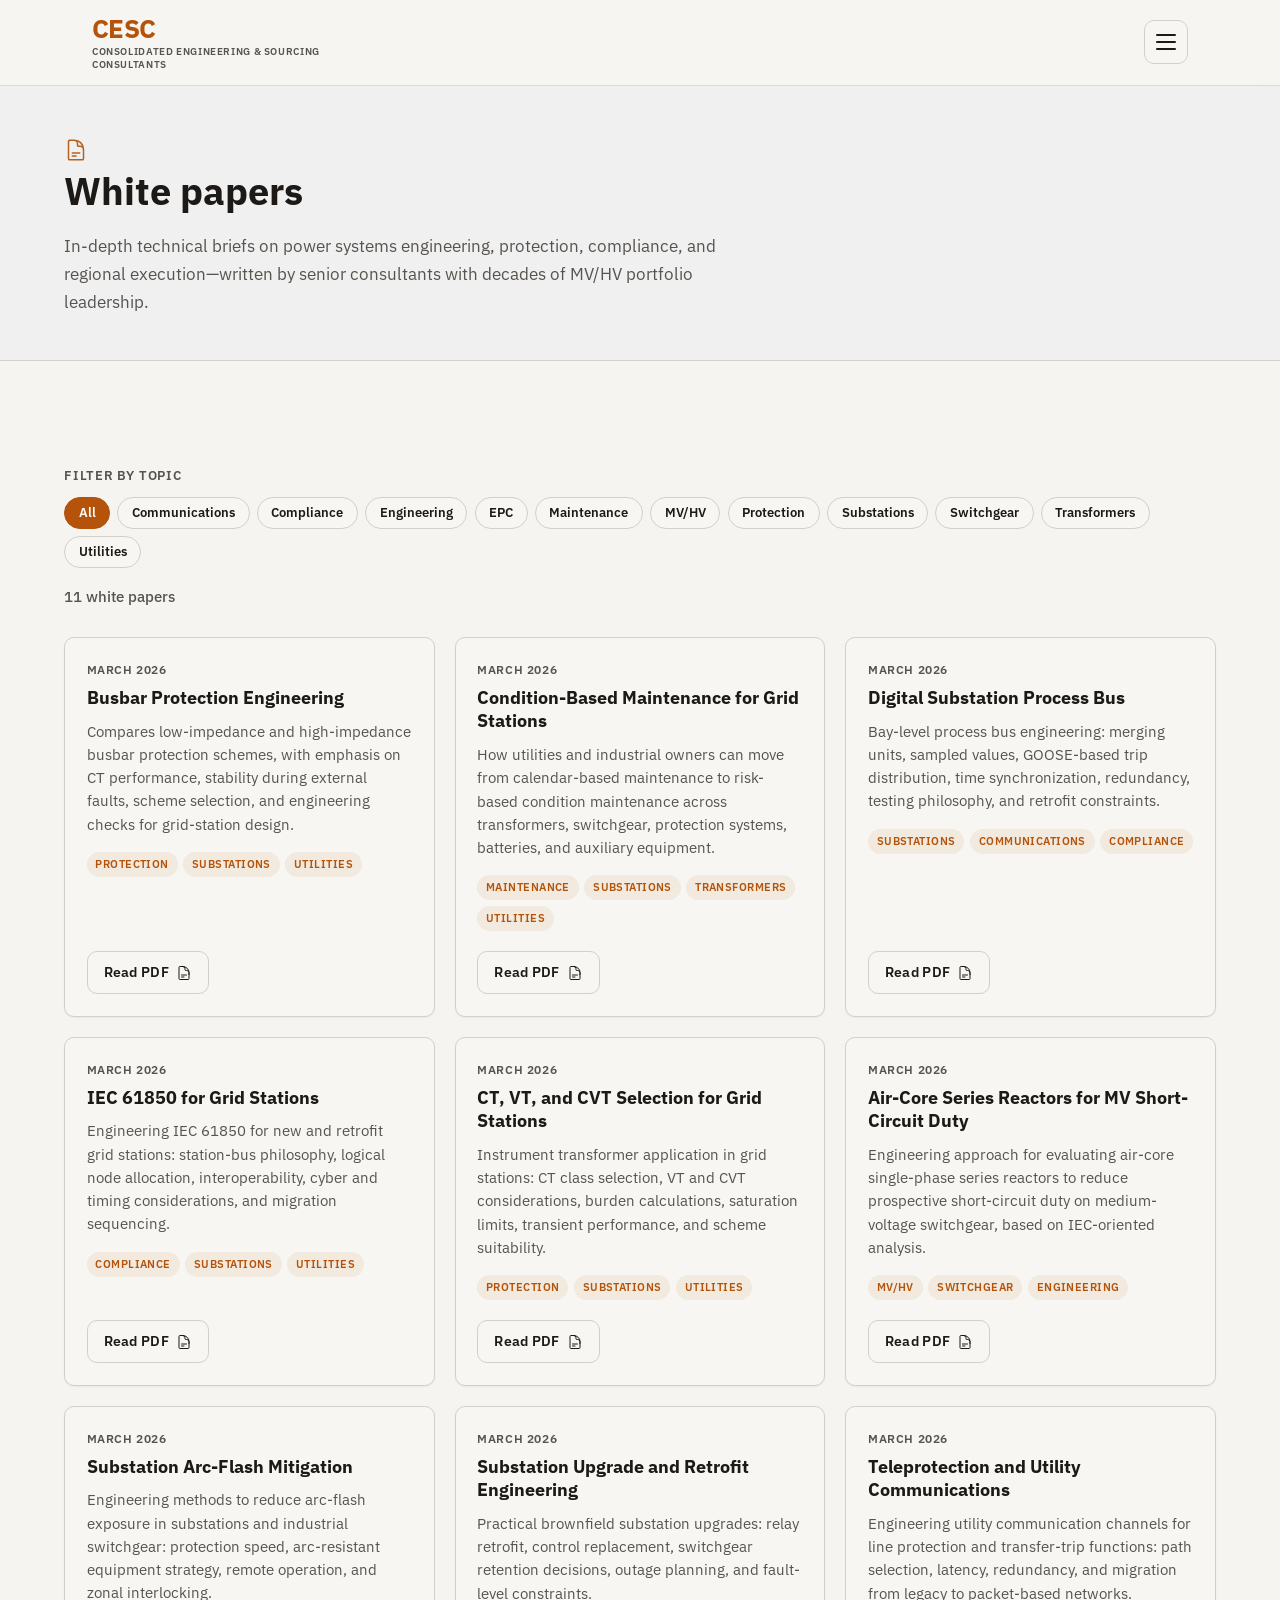
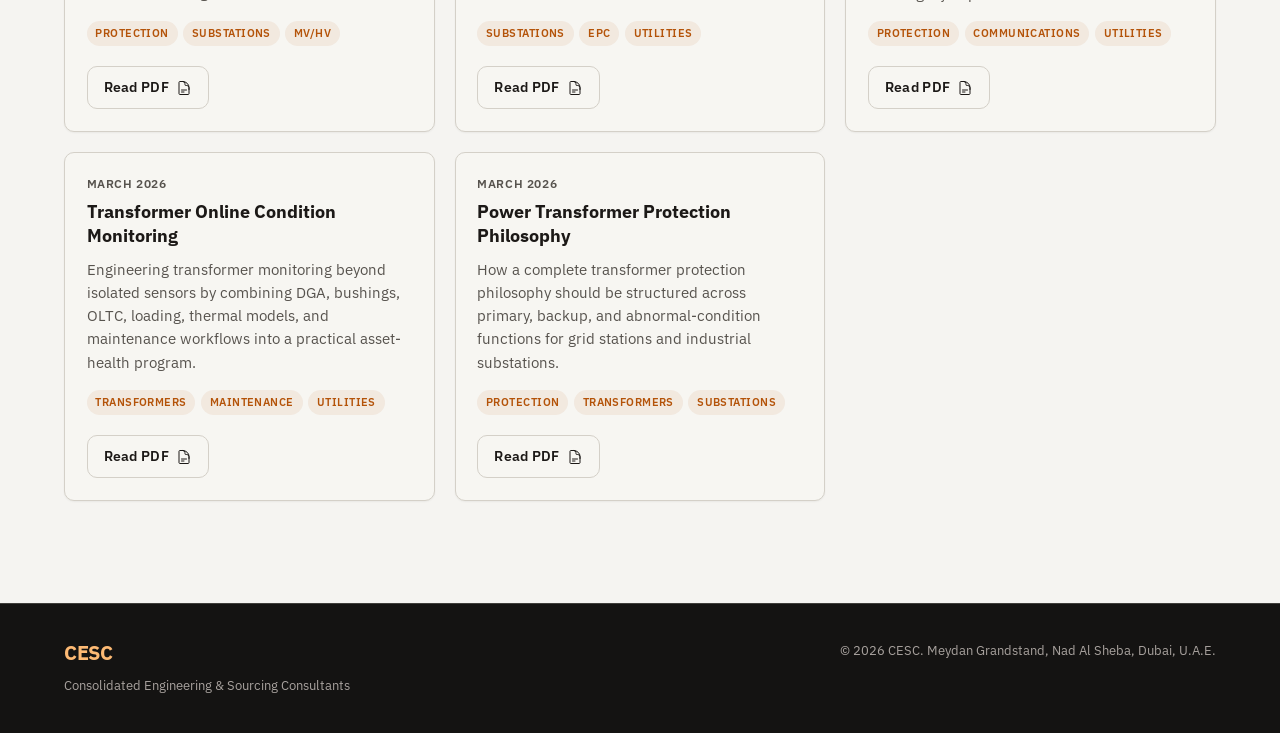
==== commit 91134a79: "Ship video-hero design with Contact seal and Meydan address. Full-bleed hero video, transparent nav," ====
--- a/whitepapers.html
+++ b/whitepapers.html
@@ -85,7 +85,7 @@
         <p>Consolidated Engineering &amp; Sourcing Consultants</p>
       </div>
       <div class="footer-meta-block">
-        <p class="footer-meta">&copy; <span id="year"></span> CESC. Dubai, United Arab Emirates.</p>
+        <p class="footer-meta">&copy; <span id="year"></span> CESC. Meydan Grandstand, Nad Al Sheba, Dubai, U.A.E.</p>
       </div>
     </div>
   </footer>
--- a/styles.css
+++ b/styles.css
@@ -348,11 +348,196 @@
 
 /* Hero: two columns, thin rule between copy and image (no card wrapper) */
 .hero {
+  position: relative;
   padding: calc(clamp(2.5rem, 6vw, 4.5rem) + env(safe-area-inset-top, 0px)) var(--page-pad) clamp(3rem, 6vw, 4.75rem);
   /* Match the poster field so the artwork doesn’t read as a floating card */
   background: #ffffff;
   border-bottom: 1px solid var(--color-border);
   overflow: clip;
+}
+
+/* Video-bg experiment: same hero content, motion underneath */
+.hero--video {
+  isolation: isolate;
+  background: #1c1917;
+  border-bottom: none;
+  min-height: min(92vh, 52rem);
+  display: flex;
+  flex-direction: column;
+  justify-content: center;
+  padding-top: calc(var(--header-h) + clamp(1.5rem, 4vw, 3rem) + env(safe-area-inset-top, 0px));
+}
+
+.hero-video {
+  position: absolute;
+  inset: 0;
+  z-index: 0;
+  overflow: hidden;
+  pointer-events: none;
+}
+
+.hero-video__media {
+  display: block;
+  width: 100%;
+  height: 100%;
+  object-fit: cover;
+  object-position: center;
+}
+
+.hero-video__scrim {
+  position: absolute;
+  inset: 0;
+  z-index: 1;
+  pointer-events: none;
+  /* Dense left column for type; open right so video colour still reads */
+  background:
+    linear-gradient(
+      105deg,
+      rgba(8, 7, 6, 0.88) 0%,
+      rgba(8, 7, 6, 0.72) 28%,
+      rgba(8, 7, 6, 0.42) 48%,
+      rgba(8, 7, 6, 0.16) 68%,
+      rgba(8, 7, 6, 0.06) 100%
+    ),
+    linear-gradient(
+      180deg,
+      rgba(8, 7, 6, 0.55) 0%,
+      rgba(8, 7, 6, 0.2) 18%,
+      transparent 42%,
+      transparent 78%,
+      rgba(8, 7, 6, 0.35) 100%
+    );
+}
+
+.hero--video .hero-split {
+  position: relative;
+  z-index: 2;
+}
+
+.hero--video .hero-split--solo {
+  grid-template-columns: minmax(0, 1fr);
+  max-width: var(--max);
+  width: 100%;
+  margin: 0 auto;
+}
+
+.hero--video .hero-content {
+  padding-right: 0;
+  max-width: 36rem;
+}
+
+.hero--video .hero-brand {
+  color: #fdba74;
+  text-shadow: 0 2px 28px rgba(0, 0, 0, 0.55);
+}
+
+.hero--video .hero-eyebrow {
+  color: rgba(250, 250, 249, 0.88);
+  text-shadow: 0 1px 14px rgba(0, 0, 0, 0.5);
+}
+
+.hero--video .hero-title {
+  color: #ffffff;
+  text-shadow: 0 2px 28px rgba(0, 0, 0, 0.55);
+}
+
+.hero--video .hero-lead {
+  color: rgba(255, 255, 255, 0.94);
+  text-shadow: 0 1px 18px rgba(0, 0, 0, 0.5);
+}
+
+.hero--video .hero-lead strong {
+  color: #ffffff;
+}
+
+.btn-ghost--on-video {
+  color: #fafaf9 !important;
+  border-color: rgba(250, 250, 249, 0.55);
+  background: rgba(250, 250, 249, 0.08);
+}
+
+.btn-ghost--on-video:hover {
+  color: #fff !important;
+  border-color: #fff;
+  background: rgba(250, 250, 249, 0.16);
+}
+
+/* Video hero: nav floats over the frame, transparent until scroll */
+.has-video-hero .site-top {
+  position: absolute;
+  top: 0;
+  left: 0;
+  right: 0;
+  z-index: 200;
+  height: 0;
+}
+
+.has-video-hero .site-header {
+  position: fixed;
+  top: 0;
+  left: 0;
+  right: 0;
+  background: transparent;
+  border-bottom-color: transparent;
+  backdrop-filter: none;
+  -webkit-backdrop-filter: none;
+}
+
+.has-video-hero .site-header .brand-mark {
+  color: #fdba74;
+  text-shadow: 0 1px 16px rgba(0, 0, 0, 0.45);
+}
+
+.has-video-hero .site-header .brand-sub {
+  color: rgba(250, 250, 249, 0.82);
+  text-shadow: 0 1px 12px rgba(0, 0, 0, 0.45);
+}
+
+.has-video-hero .site-header .nav-toggle {
+  background: rgba(250, 250, 249, 0.08);
+  border-color: rgba(250, 250, 249, 0.4);
+}
+
+.has-video-hero .site-header .nav-toggle-bar {
+  background: #fafaf9;
+}
+
+.has-video-hero .site-header.is-solid {
+  background: rgba(247, 246, 242, 0.94);
+  border-bottom-color: rgba(212, 208, 200, 0.7);
+  backdrop-filter: blur(12px);
+  -webkit-backdrop-filter: blur(12px);
+}
+
+.has-video-hero .site-header.is-solid .brand-mark {
+  color: var(--color-accent);
+  text-shadow: none;
+}
+
+.has-video-hero .site-header.is-solid .brand-sub {
+  color: var(--color-text-muted);
+  text-shadow: none;
+}
+
+.has-video-hero .site-header.is-solid .nav-toggle {
+  background: var(--color-surface);
+  border-color: var(--color-border);
+}
+
+.has-video-hero .site-header.is-solid .nav-toggle-bar {
+  background: var(--color-text);
+}
+
+@media (prefers-reduced-motion: reduce) {
+  .hero-video__media {
+    display: none;
+  }
+
+  .hero--video {
+    background:
+      linear-gradient(rgba(247, 246, 242, 0.72), rgba(247, 246, 242, 0.72)),
+      url("assets/photos/hero-substation.jpg") center / cover;
+  }
 }
 
 .hero-split {
@@ -1984,6 +2169,26 @@
   margin-top: 0;
 }
 
+.contact-seal {
+  display: flex;
+  justify-content: center;
+  margin-top: clamp(2.75rem, 6vw, 4rem);
+  padding-top: clamp(2rem, 4vw, 2.75rem);
+  border-top: 1px solid var(--color-border);
+}
+
+.contact-brand-art {
+  width: min(11.5rem, 42vw);
+  margin-inline: auto;
+}
+
+.contact-brand-art img {
+  display: block;
+  width: 100%;
+  height: auto;
+  margin-inline: auto;
+}
+
 .contact-details {
   list-style: none;
   margin: 1.5rem 0;
@@ -2000,8 +2205,11 @@
 }
 
 .contact-location {
-  color: var(--color-link);
-  font-weight: 600;
+  display: block;
+  font-style: normal;
+  font-weight: 500;
+  line-height: 1.45;
+  color: var(--color-text);
 }
 
 .contact-form-wrap {
